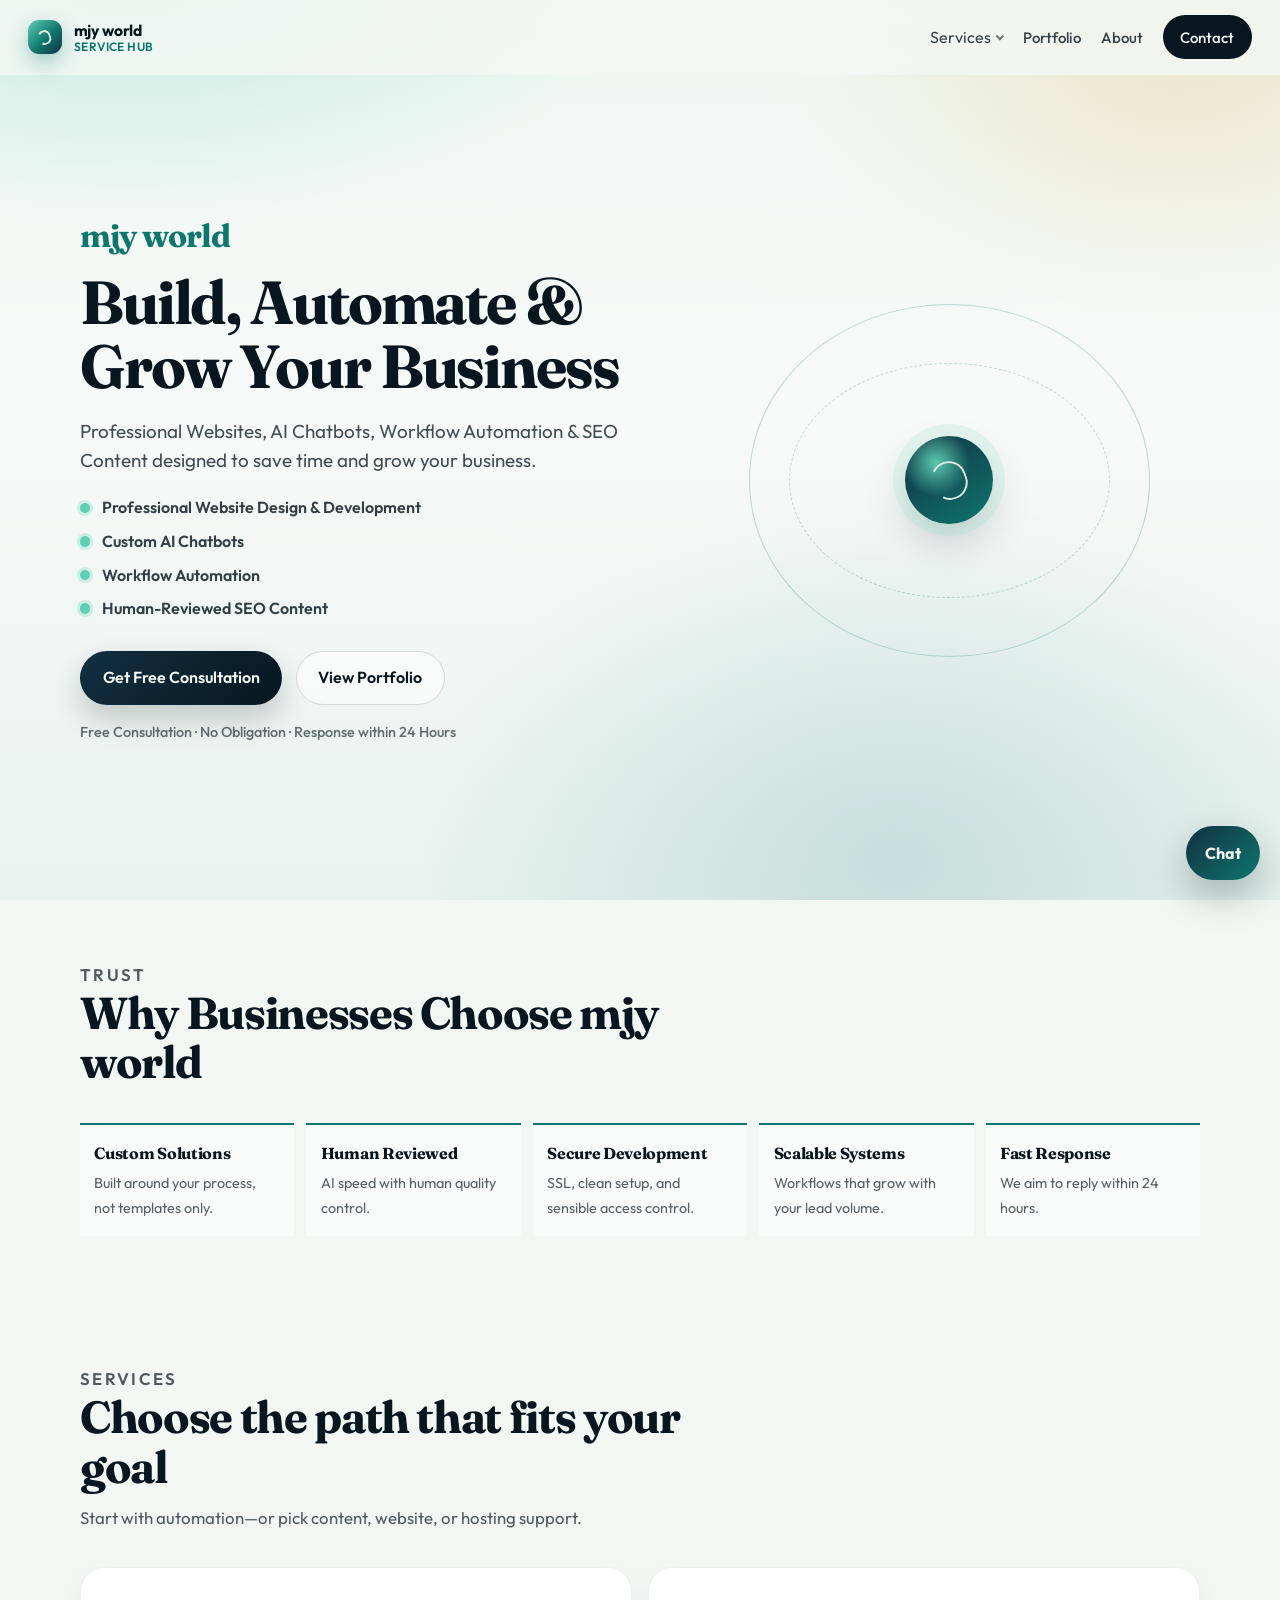
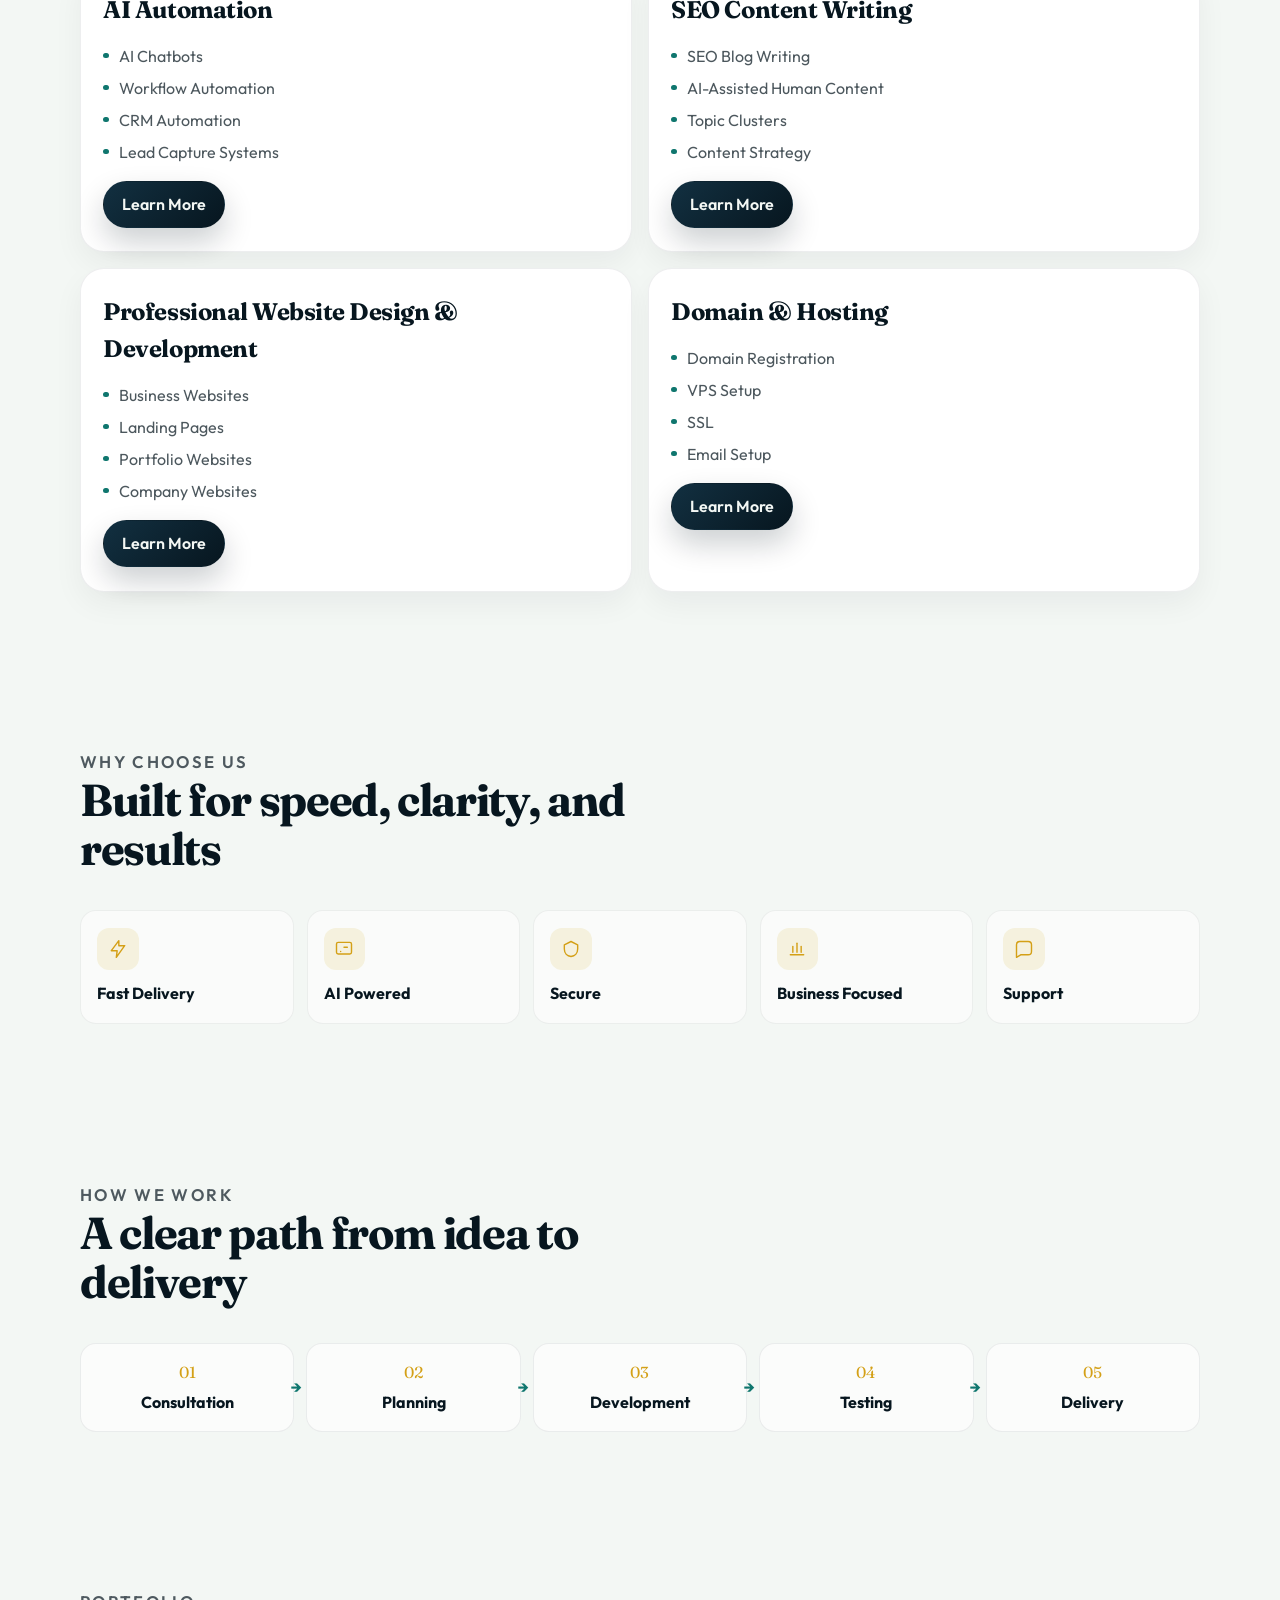
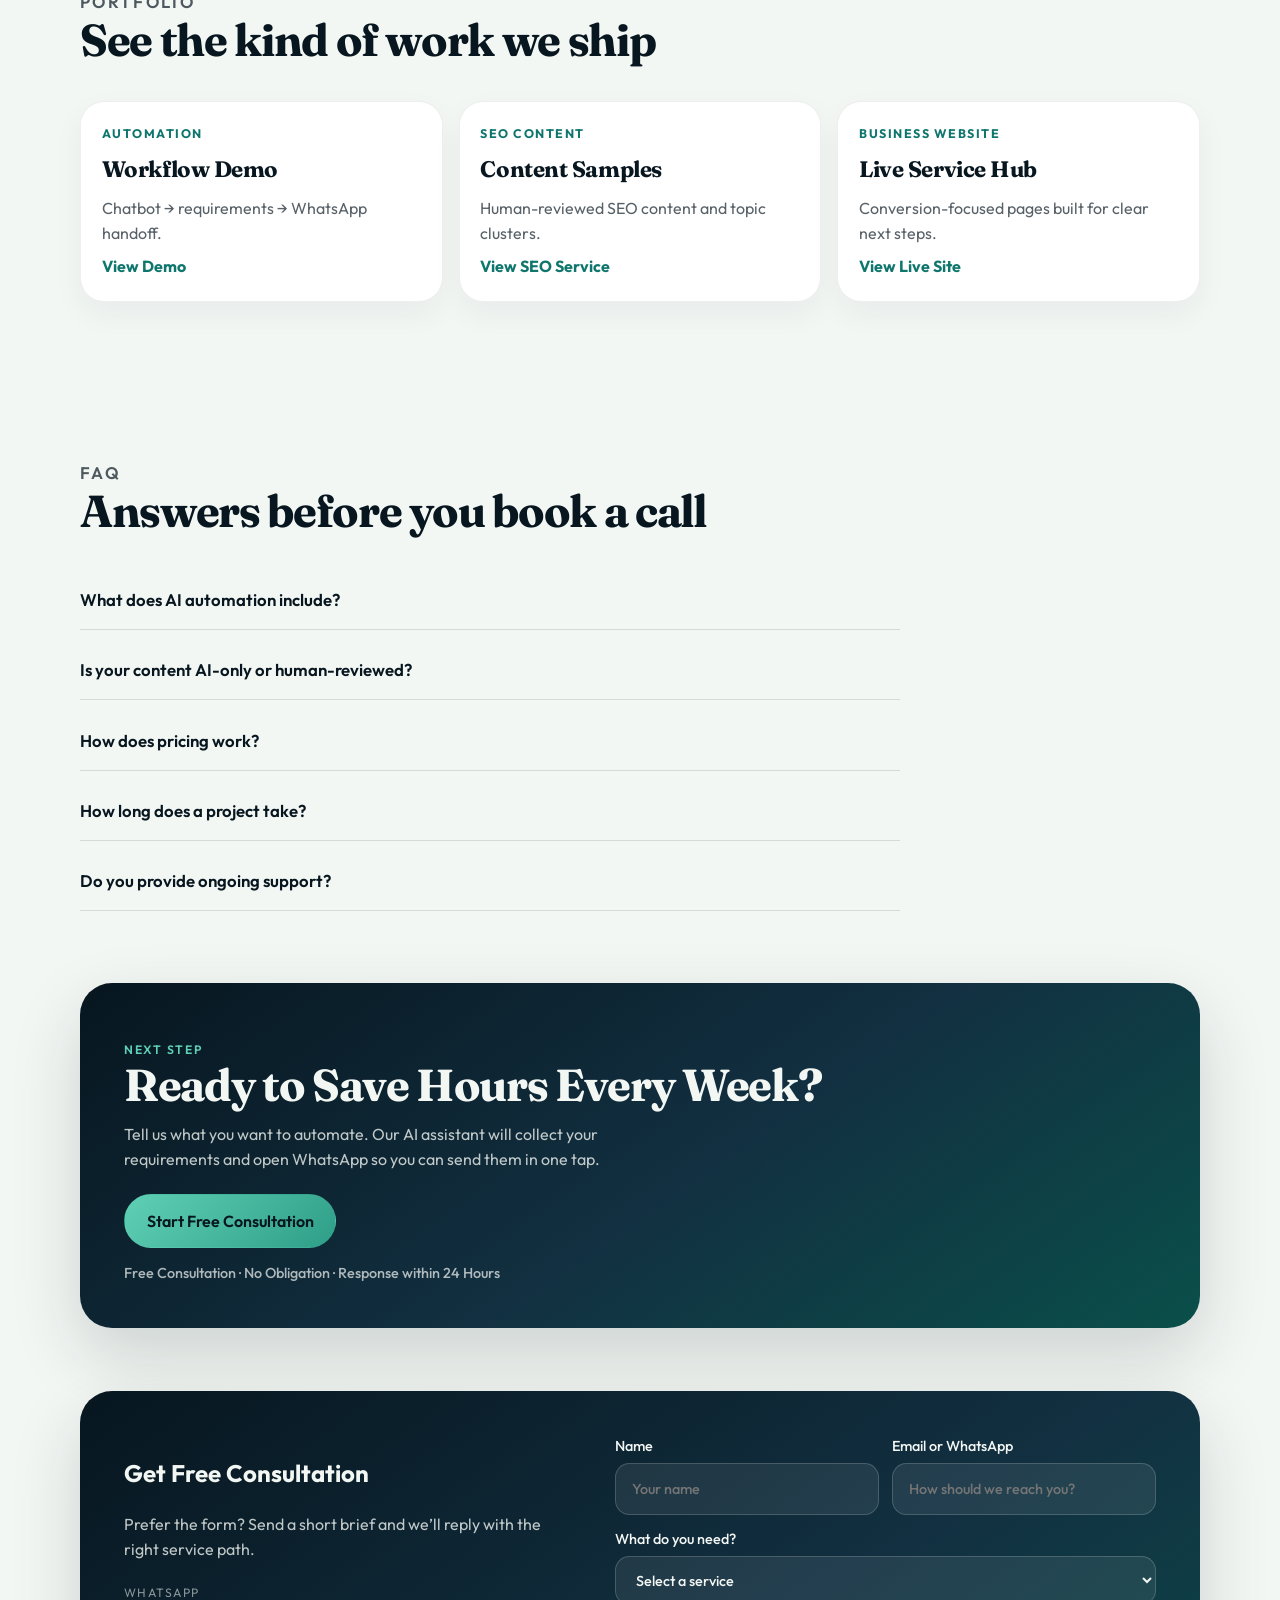
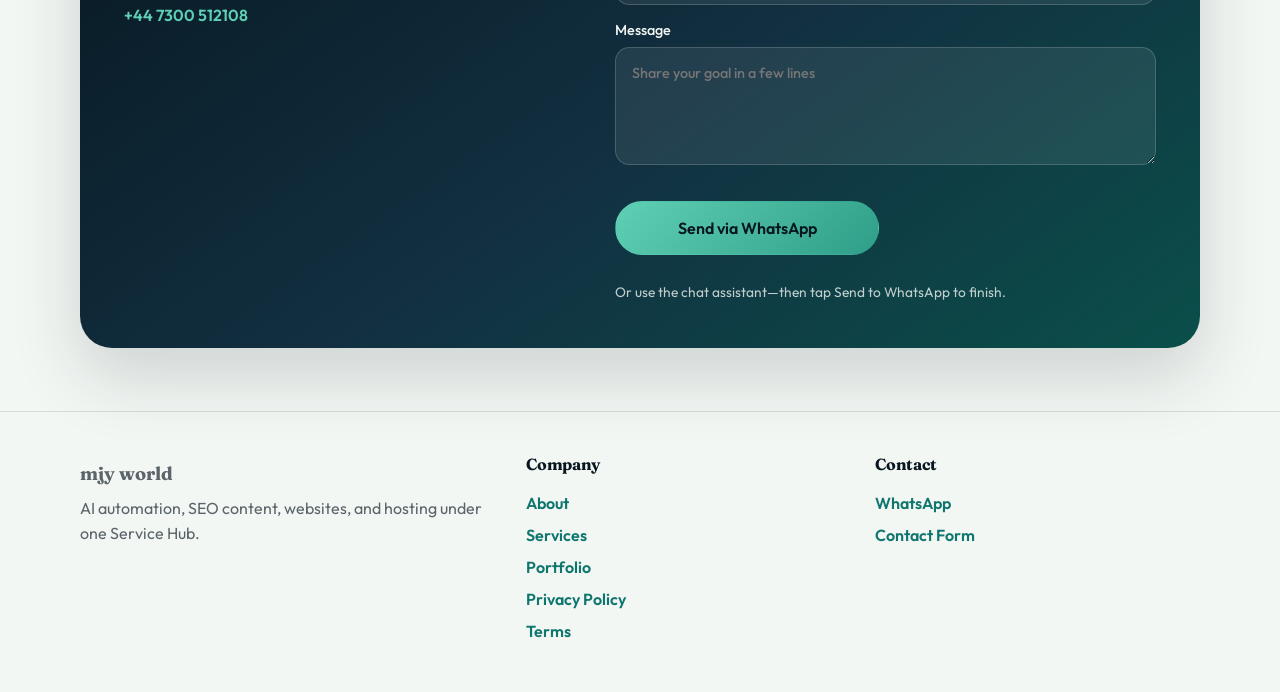
==== index.html @ e4529027 "Add mjy world service hub landing page. Co-authored-by: Cursor <cursoragent@cursor.com>" ====
<!DOCTYPE html>
<html lang="en">
  <head>
    <meta charset="UTF-8" />
    <meta name="viewport" content="width=device-width, initial-scale=1, viewport-fit=cover" />
    <title>mjy world | Service Hub</title>
    <meta
      name="description"
      content="Build, automate and grow your business with professional websites, AI chatbots, workflow automation, and SEO content. Free consultation."
    />
    <link rel="preconnect" href="https://fonts.googleapis.com" />
    <link rel="preconnect" href="https://fonts.gstatic.com" crossorigin />
    <link
      href="https://fonts.googleapis.com/css2?family=Fraunces:opsz,wght@9..144,500;9..144,700&family=Outfit:wght@400;500;600;700&display=swap"
      rel="stylesheet"
    />
    <link rel="stylesheet" href="hub.css?v=1" />
  </head>
  <body>
    <div class="bg-mesh" aria-hidden="true"></div>

    <header class="site-header">
      <a class="brand" href="index.html">
        <span class="brand-mark" aria-hidden="true"></span>
        <span class="brand-text">
          <strong>mjy world</strong>
          <small>Service Hub</small>
        </span>
      </a>
      <nav class="nav" aria-label="Primary">
        <div class="nav-dropdown">
          <button type="button" class="nav-drop-btn" aria-expanded="false" aria-haspopup="true">
            Services
          </button>
          <div class="nav-drop-menu" role="menu">
            <a href="ai-automation.html" role="menuitem">AI Automation</a>
            <a href="seo-content.html" role="menuitem">SEO Content Writing</a>
            <a href="website-development.html" role="menuitem">Professional Website Design &amp; Development</a>
            <a href="domain-hosting.html" role="menuitem">Domain &amp; Hosting</a>
          </div>
        </div>
        <a href="#portfolio">Portfolio</a>
        <a href="#about">About</a>
        <a href="#contact" class="nav-cta">Contact</a>
      </nav>
      <button class="menu-toggle" type="button" aria-label="Open menu" aria-expanded="false">
        <span></span><span></span>
      </button>
    </header>

    <main>
      <div class="wrap">
        <section class="hero hero-simple" id="top">
          <div class="hero-copy">
            <p class="brand-lockup">mjy world</p>
            <h1>Build, Automate &amp; Grow Your Business</h1>
            <p class="hero-lede">
              Professional Websites, AI Chatbots, Workflow Automation &amp; SEO
              Content designed to save time and grow your business.
            </p>
            <ul class="trust-points">
              <li>Professional Website Design &amp; Development</li>
              <li>Custom AI Chatbots</li>
              <li>Workflow Automation</li>
              <li>Human-Reviewed SEO Content</li>
            </ul>
            <div class="hero-actions">
              <a class="btn btn-primary" href="#contact">Get Free Consultation</a>
              <a class="btn btn-ghost" href="#portfolio">View Portfolio</a>
            </div>
            <p class="cta-micro">
              Free Consultation · No Obligation · Response within 24 Hours
            </p>
          </div>
          <div class="hero-visual hero-orbits" aria-hidden="true">
            <div class="orbit orbit-a"></div>
            <div class="orbit orbit-b"></div>
            <div class="orbit-core"></div>
          </div>
        </section>

        <section class="trust-band reveal" id="trust">
          <div class="section-head">
            <p class="eyebrow">Trust</p>
            <h2>Why Businesses Choose mjy world</h2>
          </div>
          <ul class="trust-grid">
            <li><strong>Custom Solutions</strong><span>Built around your process, not templates only.</span></li>
            <li><strong>Human Reviewed</strong><span>AI speed with human quality control.</span></li>
            <li><strong>Secure Development</strong><span>SSL, clean setup, and sensible access control.</span></li>
            <li><strong>Scalable Systems</strong><span>Workflows that grow with your lead volume.</span></li>
            <li><strong>Fast Response</strong><span>We aim to reply within 24 hours.</span></li>
          </ul>
        </section>

        <section class="section" id="services">
          <div class="section-head reveal">
            <p class="eyebrow">Services</p>
            <h2>Choose the path that fits your goal</h2>
            <p>Start with automation—or pick content, website, or hosting support.</p>
          </div>
          <div class="hub-cards">
            <article class="hub-card reveal">
              <h3>AI Automation</h3>
              <ul>
                <li>AI Chatbots</li>
                <li>Workflow Automation</li>
                <li>CRM Automation</li>
                <li>Lead Capture Systems</li>
              </ul>
              <a class="btn btn-primary" href="ai-automation.html">Learn More</a>
            </article>
            <article class="hub-card reveal">
              <h3>SEO Content Writing</h3>
              <ul>
                <li>SEO Blog Writing</li>
                <li>AI-Assisted Human Content</li>
                <li>Topic Clusters</li>
                <li>Content Strategy</li>
              </ul>
              <a class="btn btn-primary" href="seo-content.html">Learn More</a>
            </article>
            <article class="hub-card reveal">
              <h3>Professional Website Design &amp; Development</h3>
              <ul>
                <li>Business Websites</li>
                <li>Landing Pages</li>
                <li>Portfolio Websites</li>
                <li>Company Websites</li>
              </ul>
              <a class="btn btn-primary" href="website-development.html">Learn More</a>
            </article>
            <article class="hub-card reveal">
              <h3>Domain &amp; Hosting</h3>
              <ul>
                <li>Domain Registration</li>
                <li>VPS Setup</li>
                <li>SSL</li>
                <li>Email Setup</li>
              </ul>
              <a class="btn btn-primary" href="domain-hosting.html">Learn More</a>
            </article>
          </div>
        </section>

        <section class="section" id="about">
          <div class="section-head reveal">
            <p class="eyebrow">Why choose us</p>
            <h2>Built for speed, clarity, and results</h2>
          </div>
          <ul class="why-icons reveal">
            <li>
              <span class="why-icon" aria-hidden="true">
                <svg viewBox="0 0 24 24"><path d="M13 2 4 14h7l-1 8 10-14h-7l0-6z"/></svg>
              </span>
              <strong>Fast Delivery</strong>
            </li>
            <li>
              <span class="why-icon" aria-hidden="true">
                <svg viewBox="0 0 24 24"><rect x="3" y="4" width="18" height="14" rx="2"/><path d="M8 15h.01M12 10h4"/></svg>
              </span>
              <strong>AI Powered</strong>
            </li>
            <li>
              <span class="why-icon" aria-hidden="true">
                <svg viewBox="0 0 24 24"><path d="M12 3 4 7v5c0 5 3.5 8.5 8 9 4.5-.5 8-4 8-9V7l-8-4z"/></svg>
              </span>
              <strong>Secure</strong>
            </li>
            <li>
              <span class="why-icon" aria-hidden="true">
                <svg viewBox="0 0 24 24"><path d="M4 19h16"/><path d="M7 16V9"/><path d="M12 16V5"/><path d="M17 16v-7"/></svg>
              </span>
              <strong>Business Focused</strong>
            </li>
            <li>
              <span class="why-icon" aria-hidden="true">
                <svg viewBox="0 0 24 24"><path d="M21 15a4 4 0 0 1-4 4H8l-5 3V7a4 4 0 0 1 4-4h10a4 4 0 0 1 4 4z"/></svg>
              </span>
              <strong>Support</strong>
            </li>
          </ul>
        </section>

        <section class="section">
          <div class="section-head reveal">
            <p class="eyebrow">How we work</p>
            <h2>A clear path from idea to delivery</h2>
          </div>
          <ol class="timeline reveal">
            <li><strong>Consultation</strong></li>
            <li><strong>Planning</strong></li>
            <li><strong>Development</strong></li>
            <li><strong>Testing</strong></li>
            <li><strong>Delivery</strong></li>
          </ol>
        </section>

        <section class="section" id="portfolio">
          <div class="section-head reveal">
            <p class="eyebrow">Portfolio</p>
            <h2>See the kind of work we ship</h2>
          </div>
          <div class="portfolio-cards">
            <article class="portfolio-card reveal">
              <span>Automation</span>
              <h3>Workflow Demo</h3>
              <p>Chatbot → requirements → WhatsApp handoff.</p>
              <a href="#chatbot-open" class="text-link js-open-chat">View Demo</a>
            </article>
            <article class="portfolio-card reveal">
              <span>SEO Content</span>
              <h3>Content Samples</h3>
              <p>Human-reviewed SEO content and topic clusters.</p>
              <a href="seo-content.html" class="text-link">View SEO Service</a>
            </article>
            <article class="portfolio-card reveal">
              <span>Business Website</span>
              <h3>Live Service Hub</h3>
              <p>Conversion-focused pages built for clear next steps.</p>
              <a href="website-development.html" class="text-link">View Live Site</a>
            </article>
          </div>
        </section>

        <section class="section" id="faq">
          <div class="section-head reveal">
            <p class="eyebrow">FAQ</p>
            <h2>Answers before you book a call</h2>
          </div>
          <div class="faq-list reveal">
            <details class="faq-item">
              <summary>What does AI automation include?</summary>
              <p>
                Chatbots, lead capture, CRM updates, and workflow automation that
                reduce repetitive tasks and speed up follow-up.
              </p>
            </details>
            <details class="faq-item">
              <summary>Is your content AI-only or human-reviewed?</summary>
              <p>
                We use AI-assisted production with human editing for clarity,
                brand voice, and SEO quality.
              </p>
            </details>
            <details class="faq-item">
              <summary>How does pricing work?</summary>
              <p>
                Pricing depends on scope. Start with a free consultation for a
                clear quote—no obligation.
              </p>
            </details>
            <details class="faq-item">
              <summary>How long does a project take?</summary>
              <p>
                Landing pages move quickly; full sites and automation systems
                follow consultation → planning → build → test → delivery.
              </p>
            </details>
            <details class="faq-item">
              <summary>Do you provide ongoing support?</summary>
              <p>
                Yes. After delivery we can support updates, content, hosting, and
                improvements.
              </p>
            </details>
          </div>
        </section>

        <section class="final-cta reveal">
          <p class="eyebrow" style="color: var(--mint)">Next step</p>
          <h2>Ready to Save Hours Every Week?</h2>
          <p>
            Tell us what you want to automate. Our AI assistant will collect your
            requirements and open WhatsApp so you can send them in one tap.
          </p>
          <a class="btn btn-primary js-open-chat" href="#contact">Start Free Consultation</a>
          <p class="cta-micro light">
            Free Consultation · No Obligation · Response within 24 Hours
          </p>
        </section>

        <section class="cta-band reveal" id="contact">
          <div>
            <h2>Get Free Consultation</h2>
            <p>
              Prefer the form? Send a short brief and we’ll reply with the right
              service path.
            </p>
            <ul class="contact-channels">
              <li>
                <span>WhatsApp</span>
                <a
                  href="https://wa.me/447300512108"
                  target="_blank"
                  rel="noopener noreferrer"
                  >+44 7300 512108</a
                >
              </li>
            </ul>
          </div>
          <form class="contact-form" action="#" method="post">
            <label>
              <span>Name</span>
              <input type="text" name="name" placeholder="Your name" required />
            </label>
            <label>
              <span>Email or WhatsApp</span>
              <input type="text" name="contact" placeholder="How should we reach you?" required />
            </label>
            <label class="full">
              <span>What do you need?</span>
              <select name="interest" required>
                <option value="">Select a service</option>
                <option>AI Automation</option>
                <option>SEO Content Writing</option>
                <option>Professional Website Design &amp; Development</option>
                <option>Domain &amp; Hosting</option>
                <option>Not sure — recommend for me</option>
              </select>
            </label>
            <label class="full">
              <span>Message</span>
              <textarea name="message" rows="4" placeholder="Share your goal in a few lines"></textarea>
            </label>
            <div class="form-actions full">
              <button class="btn btn-primary" type="submit" name="channel" value="whatsapp">
                Send via WhatsApp
              </button>
            </div>
            <p class="form-note">
              Or use the chat assistant—then tap Send to WhatsApp to finish.
            </p>
          </form>
        </section>
      </div>
    </main>

    <footer class="site-footer rich-footer">
      <div class="wrap footer-grid">
        <div>
          <p class="footer-brand">mjy world</p>
          <p>AI automation, SEO content, websites, and hosting under one Service Hub.</p>
        </div>
        <div>
          <h4>Company</h4>
          <div class="footer-links">
            <a href="#about">About</a>
            <a href="#services">Services</a>
            <a href="#portfolio">Portfolio</a>
            <a href="privacy.html">Privacy Policy</a>
            <a href="terms.html">Terms</a>
          </div>
        </div>
        <div>
          <h4>Contact</h4>
          <div class="footer-links">
            <a href="https://wa.me/447300512108" target="_blank" rel="noopener noreferrer">WhatsApp</a>
            <a href="#contact">Contact Form</a>
          </div>
        </div>
      </div>
    </footer>

    <button class="chat-launch" type="button" aria-label="Open chat assistant" id="chat-launch">
      <span>Chat</span>
    </button>

    <div class="chatbot" id="chatbot" hidden>
      <div class="chatbot-head">
        <div>
          <strong>mjy world Assistant</strong>
          <small>Usually replies instantly</small>
        </div>
        <button type="button" class="chat-close" id="chat-close" aria-label="Close chat">×</button>
      </div>
      <div class="chatbot-body" id="chat-body"></div>
      <form class="chatbot-form" id="chat-form" hidden>
        <input type="text" id="chat-input" placeholder="Type your answer..." autocomplete="off" />
        <button class="btn btn-primary" type="submit">Send</button>
      </form>
    </div>

    <script src="script.js?v=1"></script>
    <script src="chatbot.js"></script>
  </body>
</html>
---- hub.css ----
:root {
  --ink: #07161f;
  --ink-soft: #123041;
  --foam: #f3f7f4;
  --mist: #d7ebe3;
  --teal: #0f766e;
  --mint: #5fd0b5;
  --gold: #d4a017;
  --line: rgba(7, 22, 31, 0.12);
  --shadow: 0 28px 70px rgba(7, 22, 31, 0.16);
  --radius: 24px;
  --font-display: "Fraunces", Georgia, "Times New Roman", serif;
  --font-body: "Outfit", "Segoe UI", Tahoma, sans-serif;
  --page-pad: clamp(1.15rem, 4vw, 1.75rem);
  --wrap: min(1120px, calc(100% - (var(--page-pad) * 2)));
  --safe-bottom: env(safe-area-inset-bottom, 0px);
  --safe-right: env(safe-area-inset-right, 0px);
  --safe-left: env(safe-area-inset-left, 0px);
  --safe-top: env(safe-area-inset-top, 0px);
}

*,
*::before,
*::after {
  box-sizing: border-box;
}

html {
  scroll-behavior: smooth;
  -webkit-text-size-adjust: 100%;
  text-size-adjust: 100%;
}

body {
  margin: 0;
  font-family: var(--font-body);
  color: var(--ink);
  background: var(--foam);
  line-height: 1.55;
  overflow-x: hidden;
  max-width: 100%;
  -webkit-font-smoothing: antialiased;
  -moz-osx-font-smoothing: grayscale;
}

a {
  color: inherit;
  text-decoration: none;
}

img,
svg {
  display: block;
  max-width: 100%;
}

.bg-mesh {
  position: fixed;
  inset: 0;
  z-index: -1;
  background:
    radial-gradient(900px 500px at 10% -8%, rgba(95, 208, 181, 0.34), transparent 60%),
    radial-gradient(700px 480px at 92% 6%, rgba(212, 160, 23, 0.18), transparent 55%),
    radial-gradient(800px 600px at 70% 95%, rgba(15, 118, 110, 0.16), transparent 60%),
    linear-gradient(180deg, #eef6f2 0%, #f7faf8 45%, #e8f2ee 100%);
}

.site-header {
  position: -webkit-sticky;
  position: sticky;
  top: 0;
  z-index: 40;
  display: flex;
  align-items: center;
  justify-content: space-between;
  gap: 1rem;
  padding: max(0.95rem, var(--safe-top)) max(var(--page-pad), var(--safe-right)) 0.95rem
    max(var(--page-pad), var(--safe-left));
  -webkit-backdrop-filter: saturate(1.2) blur(14px);
  backdrop-filter: saturate(1.2) blur(14px);
  background: rgba(243, 247, 244, 0.86);
  border-bottom: 1px solid transparent;
  transition: border-color 0.3s ease, background 0.3s ease;
}

.site-header.scrolled {
  border-bottom-color: var(--line);
  background: rgba(243, 247, 244, 0.92);
}

.brand {
  display: flex;
  align-items: center;
  gap: 0.75rem;
  min-width: 0;
}

.brand-mark {
  width: 2.1rem;
  height: 2.1rem;
  border-radius: 0.7rem;
  flex-shrink: 0;
  background: linear-gradient(135deg, var(--mint), var(--teal) 55%, var(--ink-soft));
  box-shadow: 0 8px 20px rgba(15, 118, 110, 0.35);
  position: relative;
}

.brand-mark::after {
  content: "";
  position: absolute;
  inset: 28% 30% 28% 30%;
  border: 2px solid rgba(243, 247, 244, 0.9);
  border-radius: 999px;
  border-left-color: transparent;
  transform: rotate(-20deg);
}

.brand-text {
  display: grid;
  gap: 0.1rem;
  line-height: 1.15;
}

.brand-text strong {
  font-size: 0.98rem;
  letter-spacing: -0.01em;
}

.brand-text small {
  font-size: 0.75rem;
  color: var(--teal);
  font-weight: 600;
  letter-spacing: 0.04em;
  text-transform: uppercase;
}

.nav {
  display: flex;
  align-items: center;
  gap: 1.25rem;
}

.nav a,
.nav-drop-btn {
  font-size: 0.94rem;
  font-weight: 500;
  opacity: 0.8;
  transition: opacity 0.2s ease;
  color: inherit;
}

.nav a:hover,
.nav a[aria-current="page"],
.nav-drop-btn:hover,
.nav-dropdown.open .nav-drop-btn {
  opacity: 1;
}

.nav-dropdown {
  position: relative;
}

.nav-drop-btn {
  border: 0;
  background: transparent;
  font: inherit;
  cursor: pointer;
  padding: 0;
  display: inline-flex;
  align-items: center;
  gap: 0.35rem;
}

.nav-drop-btn::after {
  content: "";
  width: 0.4rem;
  height: 0.4rem;
  border-right: 2px solid currentColor;
  border-bottom: 2px solid currentColor;
  transform: rotate(45deg) translateY(-1px);
  opacity: 0.7;
}

.nav-drop-menu {
  position: absolute;
  top: calc(100% + 0.7rem);
  left: 0;
  min-width: 15.5rem;
  display: none;
  flex-direction: column;
  gap: 0.15rem;
  padding: 0.55rem;
  border-radius: 1rem;
  background: rgba(255, 255, 255, 0.97);
  border: 1px solid var(--line);
  box-shadow: var(--shadow);
  z-index: 50;
}

.nav-dropdown.open .nav-drop-menu {
  display: flex;
}

.nav-drop-menu a {
  opacity: 1;
  padding: 0.7rem 0.85rem;
  border-radius: 0.7rem;
  white-space: nowrap;
}

.nav-drop-menu a:hover {
  background: rgba(15, 118, 110, 0.1);
  color: var(--teal);
}

.hero-simple {
  grid-template-columns: 1.05fr 0.95fr;
  min-height: min(82vh, 780px);
  min-height: min(82dvh, 780px);
  max-width: none;
  align-items: center;
}

.hero-orbits {
  position: relative;
  min-height: 380px;
  width: 100%;
  max-width: 100%;
}

.hero-orbits .orbit-a {
  inset: 8% 10% 8% 10%;
}

.hero-orbits .orbit-b {
  inset: 22% 18% 22% 18%;
}

.orbit-core {
  position: absolute;
  top: 50%;
  left: 50%;
  width: 5.5rem;
  height: 5.5rem;
  border-radius: 50%;
  transform: translate(-50%, -50%);
  background:
    radial-gradient(circle at 35% 30%, rgba(95, 208, 181, 0.95), transparent 40%),
    linear-gradient(145deg, var(--ink-soft), var(--teal));
  box-shadow:
    0 0 0 12px rgba(95, 208, 181, 0.12),
    0 18px 40px rgba(7, 22, 31, 0.18);
  animation: float 6s ease-in-out infinite;
}

.orbit-core::after {
  content: "";
  position: absolute;
  inset: 28% 30% 28% 30%;
  border: 2px solid rgba(243, 247, 244, 0.9);
  border-radius: 999px;
  border-left-color: transparent;
  transform: rotate(-20deg);
}

.nav-cta {
  padding: 0.65rem 1.1rem;
  border-radius: 999px;
  background: var(--ink);
  color: var(--foam) !important;
  opacity: 1 !important;
}

.menu-toggle {
  display: none;
  width: 2.5rem;
  height: 2.5rem;
  border: 0;
  background: transparent;
  padding: 0;
  cursor: pointer;
}

.menu-toggle span {
  display: block;
  width: 1.35rem;
  height: 2px;
  margin: 0.28rem auto;
  background: var(--ink);
  transition: transform 0.25s ease;
}

.wrap {
  width: var(--wrap);
  max-width: 100%;
  margin-inline: auto;
  padding-inline: 0;
}

.hero {
  min-height: min(92vh, 860px);
  min-height: min(92dvh, 860px);
  display: grid;
  grid-template-columns: 1.05fr 0.95fr;
  gap: clamp(2rem, 5vw, 4rem);
  align-items: center;
  padding: clamp(2rem, 6vh, 4rem) 0 clamp(3rem, 8vh, 5rem);
}

.hero > *,
.hub-card,
.contact-grid > *,
.footer-grid > * {
  min-width: 0;
}

.brand-lockup {
  margin: 0 0 1rem;
  font-family: var(--font-display);
  font-size: clamp(1.4rem, 3vw, 2rem);
  font-weight: 700;
  letter-spacing: -0.03em;
  color: var(--teal);
  line-height: 1.15;
}

.hero h1,
.page-hero h1 {
  margin: 0;
  font-family: var(--font-display);
  font-size: clamp(2.3rem, 5.2vw, 3.8rem);
  line-height: 1.05;
  letter-spacing: -0.035em;
}

.hero-lede,
.page-hero p {
  margin: 1.15rem 0 0;
  font-size: clamp(1.05rem, 1.7vw, 1.18rem);
  max-width: 36rem;
  color: rgba(7, 22, 31, 0.76);
}

.hero-actions,
.page-actions {
  display: flex;
  flex-wrap: wrap;
  gap: 0.85rem;
  margin-top: 1.85rem;
}

.btn {
  display: inline-flex;
  align-items: center;
  justify-content: center;
  min-height: 3rem;
  padding: 0.85rem 1.35rem;
  border-radius: 999px;
  border: 1px solid transparent;
  font: inherit;
  font-weight: 600;
  cursor: pointer;
  transition: transform 0.2s ease, background 0.2s ease, border-color 0.2s ease;
}

.btn:hover {
  transform: translateY(-2px);
}

.btn-primary {
  background: linear-gradient(135deg, var(--ink-soft), var(--ink));
  color: var(--foam);
  box-shadow: 0 14px 30px rgba(7, 22, 31, 0.2);
}

.btn-ghost {
  background: rgba(255, 255, 255, 0.5);
  border-color: rgba(7, 22, 31, 0.14);
}

.hero-visual {
  position: relative;
  min-height: 420px;
  animation: rise 1s 0.1s ease both;
}

.hero-copy {
  animation: rise 0.85s ease both;
}

.orbit {
  position: absolute;
  border-radius: 50%;
  border: 1px solid rgba(15, 118, 110, 0.25);
  animation: spin 30s linear infinite;
  pointer-events: none;
}

.orbit-a {
  inset: 2% 6% 16% 2%;
}

.orbit-b {
  inset: 16% -2% -2% 16%;
  border-style: dashed;
  animation-direction: reverse;
  animation-duration: 42s;
}

.dash-panel {
  position: absolute;
  inset: 8% 4% 8% 8%;
  padding: 1.35rem;
  border-radius: calc(var(--radius) + 6px);
  background: linear-gradient(160deg, rgba(255, 255, 255, 0.86), rgba(215, 235, 227, 0.75));
  border: 1px solid rgba(255, 255, 255, 0.7);
  box-shadow: var(--shadow);
  overflow: hidden;
}

.dash-panel::before {
  content: "";
  position: absolute;
  width: 180px;
  height: 180px;
  right: -40px;
  top: -50px;
  border-radius: 50%;
  background: radial-gradient(circle, rgba(95, 208, 181, 0.5), transparent 70%);
  animation: float 6s ease-in-out infinite;
}

.dash-top {
  display: flex;
  gap: 0.55rem;
  margin-bottom: 1.2rem;
}

.dash-top span {
  width: 0.55rem;
  height: 0.55rem;
  border-radius: 50%;
  background: rgba(7, 22, 31, 0.15);
}

.dash-top span:first-child {
  background: var(--mint);
}

.dash-grid {
  display: grid;
  grid-template-columns: 1.1fr 0.9fr;
  gap: 0.85rem;
}

.dash-tile {
  padding: 1rem;
  border-radius: 1rem;
  background: rgba(255, 255, 255, 0.72);
  border: 1px solid rgba(7, 22, 31, 0.06);
}

.dash-tile strong {
  display: block;
  font-family: var(--font-display);
  font-size: 1.15rem;
  letter-spacing: -0.02em;
  margin-bottom: 0.25rem;
}

.dash-tile span {
  font-size: 0.88rem;
  color: rgba(7, 22, 31, 0.65);
}

.dash-tile.wide {
  grid-column: 1 / -1;
}

.dash-tile.dark {
  background: linear-gradient(145deg, var(--ink-soft), var(--teal));
  color: var(--foam);
  border-color: transparent;
}

.dash-tile.dark span {
  color: rgba(243, 247, 244, 0.75);
}

.flow {
  display: flex;
  gap: 0.4rem;
  margin-top: 0.8rem;
  flex-wrap: wrap;
}

.flow i {
  font-style: normal;
  font-size: 0.78rem;
  padding: 0.35rem 0.55rem;
  border-radius: 999px;
  background: rgba(15, 118, 110, 0.12);
  color: var(--teal);
  font-weight: 600;
}

.section {
  padding: clamp(3rem, 8vh, 5.5rem) 0;
}

.section-head {
  max-width: 40rem;
  margin-bottom: clamp(1.75rem, 4vh, 2.75rem);
}

.eyebrow {
  margin: 0 0 0.55rem;
  text-transform: uppercase;
  letter-spacing: 0.14em;
  font-size: 0.76rem;
  font-weight: 600;
  color: var(--teal);
}

.section-head h2,
.page-block h2,
.final-cta h2 {
  margin: 0;
  font-family: var(--font-display);
  font-size: clamp(1.9rem, 3.8vw, 2.8rem);
  letter-spacing: -0.03em;
  line-height: 1.1;
}

.section-head p,
.page-block > p.lead {
  margin: 0.85rem 0 0;
  color: rgba(7, 22, 31, 0.7);
  font-size: 1.05rem;
}

.service-grid {
  display: grid;
  grid-template-columns: repeat(2, minmax(0, 1fr));
  gap: 1.1rem;
}

.service-link {
  display: grid;
  gap: 1rem;
  padding: 1.4rem 1.45rem 1.3rem;
  border-radius: var(--radius);
  background: rgba(255, 255, 255, 0.55);
  border: 1px solid rgba(7, 22, 31, 0.08);
  transition: transform 0.25s ease, border-color 0.25s ease, background 0.25s ease;
}

.service-link:hover {
  transform: translateY(-4px);
  border-color: rgba(15, 118, 110, 0.28);
  background: rgba(255, 255, 255, 0.92);
}

.service-link h3 {
  margin: 0;
  font-family: var(--font-display);
  font-size: 1.55rem;
  letter-spacing: -0.02em;
}

.service-link ul {
  margin: 0;
  padding: 0;
  list-style: none;
  display: grid;
  gap: 0.45rem;
}

.service-link li {
  position: relative;
  padding-left: 1rem;
  color: rgba(7, 22, 31, 0.72);
  font-size: 0.96rem;
}

.service-link li::before {
  content: "";
  position: absolute;
  left: 0;
  top: 0.55rem;
  width: 0.35rem;
  height: 0.35rem;
  border-radius: 50%;
  background: var(--teal);
}

.service-link .link-out {
  margin-top: 0.25rem;
  font-weight: 700;
  color: var(--teal);
}

.why-list,
.proof-list {
  display: grid;
  grid-template-columns: repeat(5, minmax(0, 1fr));
  gap: 0.85rem;
}

.why-list li,
.proof-list li {
  list-style: none;
  margin: 0;
  padding: 1.1rem 1rem;
  border-top: 2px solid var(--teal);
  background: rgba(255, 255, 255, 0.4);
}

.why-list,
.proof-list {
  margin: 0;
  padding: 0;
}

.why-list strong,
.proof-list strong {
  display: block;
  font-family: var(--font-display);
  font-size: 1.15rem;
  letter-spacing: -0.02em;
  margin-bottom: 0.35rem;
}

.why-list span,
.proof-list span {
  font-size: 0.92rem;
  color: rgba(7, 22, 31, 0.68);
}

.process {
  display: grid;
  grid-template-columns: repeat(6, minmax(0, 1fr));
  gap: 0.75rem;
  counter-reset: step;
}

.process li {
  list-style: none;
  margin: 0;
  padding: 1rem 0.85rem;
  border-radius: 1rem;
  background: rgba(255, 255, 255, 0.5);
  border: 1px solid rgba(7, 22, 31, 0.07);
  counter-increment: step;
}

.process {
  margin: 0;
  padding: 0;
}

.process li::before {
  content: counter(step, decimal-leading-zero);
  display: block;
  font-family: var(--font-display);
  color: var(--gold);
  font-size: 1.2rem;
  margin-bottom: 0.4rem;
}

.process strong {
  display: block;
  font-size: 0.98rem;
  letter-spacing: -0.01em;
}

.portfolio-grid {
  display: grid;
  grid-template-columns: repeat(3, minmax(0, 1fr));
  gap: 1rem;
}

.portfolio-item {
  display: grid;
  gap: 0.65rem;
  padding: 1.35rem 1.3rem;
  border-radius: var(--radius);
  background: linear-gradient(160deg, rgba(18, 48, 65, 0.96), rgba(15, 118, 110, 0.88));
  color: var(--foam);
  min-height: 180px;
  align-content: end;
  transition: transform 0.25s ease;
}

.portfolio-item:hover {
  transform: translateY(-4px);
}

.portfolio-item span {
  font-size: 0.8rem;
  letter-spacing: 0.12em;
  text-transform: uppercase;
  color: rgba(243, 247, 244, 0.65);
}

.portfolio-item strong {
  font-family: var(--font-display);
  font-size: 1.45rem;
  letter-spacing: -0.02em;
}

.portfolio-item em {
  font-style: normal;
  font-weight: 600;
  color: var(--mint);
}

.faq-list {
  display: grid;
  gap: 0.7rem;
  max-width: 820px;
}

.faq-item {
  border-bottom: 1px solid var(--line);
}

.faq-item summary {
  cursor: pointer;
  list-style: none;
  padding: 1rem 0;
  font-weight: 600;
  font-size: 1.05rem;
}

.faq-item summary::-webkit-details-marker {
  display: none;
}

.faq-item p {
  margin: 0 0 1rem;
  color: rgba(7, 22, 31, 0.72);
}

.final-cta,
.cta-band {
  margin: 0 0 clamp(3rem, 7vh, 5rem);
  padding: clamp(1.75rem, 4vw, 2.75rem);
  border-radius: calc(var(--radius) + 8px);
  background: linear-gradient(145deg, var(--ink) 0%, var(--ink-soft) 55%, #0a4f4a 100%);
  color: var(--foam);
  box-shadow: var(--shadow);
}

.final-cta p,
.cta-band p {
  margin: 0.85rem 0 0;
  color: rgba(243, 247, 244, 0.78);
  max-width: 34rem;
}

.final-cta .btn-primary,
.cta-band .btn-primary {
  background: linear-gradient(135deg, var(--mint), #2f9e88);
  color: var(--ink);
  box-shadow: none;
  margin-top: 1.4rem;
}

.cta-band {
  display: grid;
  grid-template-columns: 0.9fr 1.1fr;
  gap: clamp(1.5rem, 4vw, 3rem);
  align-items: start;
}

.contact-channels {
  list-style: none;
  margin: 1.4rem 0 0;
  padding: 0;
  display: grid;
  gap: 0.7rem;
}

.contact-channels span {
  display: block;
  font-size: 0.76rem;
  text-transform: uppercase;
  letter-spacing: 0.12em;
  color: rgba(243, 247, 244, 0.55);
}

.contact-channels a {
  color: var(--mint);
  font-weight: 600;
}

.contact-form {
  display: grid;
  grid-template-columns: 1fr 1fr;
  gap: 0.85rem;
}

.contact-form label {
  display: grid;
  gap: 0.35rem;
  font-size: 0.9rem;
  font-weight: 500;
}

.contact-form .full {
  grid-column: 1 / -1;
}

.contact-form input,
.contact-form select,
.contact-form textarea {
  width: 100%;
  border: 1px solid rgba(243, 247, 244, 0.18);
  background: rgba(255, 255, 255, 0.08);
  color: var(--foam);
  border-radius: 0.9rem;
  padding: 0.85rem 1rem;
  font: inherit;
  outline: none;
}

.contact-form select option {
  color: var(--ink);
}

.contact-form input:focus,
.contact-form select:focus,
.contact-form textarea:focus {
  border-color: var(--mint);
}

.form-actions {
  display: grid;
  grid-template-columns: 1fr 1fr;
  gap: 0.75rem;
}

.cta-band .btn-email {
  background: rgba(255, 255, 255, 0.08);
  color: var(--foam);
  border-color: rgba(243, 247, 244, 0.22);
}

.form-note {
  grid-column: 1 / -1;
  margin: 0;
  font-size: 0.86rem;
  color: rgba(243, 247, 244, 0.6);
}

.site-footer {
  padding: 2rem clamp(1.25rem, 4vw, 3rem) 3rem;
  border-top: 1px solid var(--line);
}

.footer-brand {
  margin: 0;
  font-family: var(--font-display);
  font-size: 1.15rem;
  font-weight: 700;
}

.site-footer p {
  margin: 0.5rem 0 0;
  max-width: 36rem;
  color: rgba(7, 22, 31, 0.65);
}

.footer-links {
  display: flex;
  flex-wrap: wrap;
  gap: 0.85rem 1.25rem;
  margin-top: 0.9rem;
}

.footer-links a {
  color: var(--teal);
  font-weight: 600;
}

.page-hero {
  padding: clamp(2.5rem, 7vh, 4.5rem) 0 clamp(2rem, 5vh, 3rem);
}

.page-hero .brand-lockup {
  font-size: clamp(1.25rem, 2.5vw, 1.7rem);
}

.feature-list {
  margin: 0;
  padding: 0;
  list-style: none;
  display: grid;
  gap: 1rem;
}

.feature-list li {
  padding: 1.1rem 0;
  border-bottom: 1px solid var(--line);
}

.feature-list h3 {
  margin: 0 0 0.35rem;
  font-size: 1.15rem;
  letter-spacing: -0.01em;
}

.feature-list p {
  margin: 0;
  color: rgba(7, 22, 31, 0.7);
}

.page-block + .page-block {
  margin-top: clamp(2rem, 5vh, 3.5rem);
}

.offer-section {
  margin: 0 0 clamp(2rem, 5vh, 3.5rem);
  padding: clamp(1.5rem, 4vw, 2.5rem);
  border-radius: calc(var(--radius) + 8px);
  background: rgba(255, 255, 255, 0.55);
  border: 1px solid rgba(7, 22, 31, 0.06);
}

.offer-section .section-head {
  margin-bottom: 1.5rem;
}

.offer-grid {
  display: grid;
  grid-template-columns: repeat(2, minmax(0, 1fr));
  gap: 1rem;
}

.offer-card {
  display: grid;
  grid-template-columns: auto 1fr;
  gap: 1rem 1.15rem;
  align-items: start;
  padding: 1.35rem 1.3rem;
  border-radius: 1.15rem;
  background: #fff;
  border: 1px solid rgba(7, 22, 31, 0.06);
  box-shadow: 0 10px 28px rgba(7, 22, 31, 0.04);
  transition: transform 0.22s ease, border-color 0.22s ease;
}

.offer-card:hover {
  transform: translateY(-3px);
  border-color: rgba(212, 160, 23, 0.35);
}

.offer-icon {
  width: 3rem;
  height: 3rem;
  border-radius: 0.85rem;
  display: grid;
  place-items: center;
  color: var(--gold);
  background: rgba(212, 160, 23, 0.1);
  flex-shrink: 0;
}

.offer-icon svg {
  width: 1.45rem;
  height: 1.45rem;
  stroke: currentColor;
  fill: none;
  stroke-width: 1.7;
  stroke-linecap: round;
  stroke-linejoin: round;
}

.offer-copy h3 {
  margin: 0 0 0.4rem;
  font-family: var(--font-display);
  font-size: clamp(1.2rem, 2vw, 1.45rem);
  letter-spacing: -0.02em;
  color: var(--ink-soft);
  line-height: 1.2;
}

.offer-copy p {
  margin: 0;
  color: rgba(7, 22, 31, 0.7);
  font-size: 0.96rem;
}

.offer-copy ul {
  margin: 0.65rem 0 0;
  padding: 0 0 0 1.1rem;
  color: rgba(7, 22, 31, 0.7);
  font-size: 0.94rem;
}

.offer-copy li + li {
  margin-top: 0.3rem;
}

.note-box {
  max-width: 52rem;
  margin-top: 1.5rem;
  padding: clamp(1.4rem, 3vw, 2rem);
  border-radius: var(--radius);
  background: linear-gradient(145deg, rgba(255, 248, 230, 0.95), rgba(255, 255, 255, 0.85));
  border: 1px solid rgba(212, 160, 23, 0.35);
}

.note-box p {
  margin: 0.85rem 0 0;
  color: rgba(7, 22, 31, 0.78);
}

.note-box p:first-of-type {
  margin-top: 0.75rem;
}

.note-warn {
  padding: 0.9rem 1rem;
  border-radius: 1rem;
  background: rgba(212, 160, 23, 0.12);
  color: #8a4b12 !important;
  font-weight: 500;
}

.reveal {
  opacity: 1;
  transform: none;
}

.reveal.visible {
  opacity: 1;
  transform: none;
}

@keyframes rise {
  from {
    opacity: 0;
    transform: translateY(22px);
  }
  to {
    opacity: 1;
    transform: none;
  }
}

@keyframes float {
  0%,
  100% {
    transform: translateY(0);
  }
  50% {
    transform: translateY(12px);
  }
}

@keyframes spin {
  to {
    transform: rotate(360deg);
  }
}

@media (max-width: 1000px) {
  .hero,
  .cta-band,
  .service-grid,
  .portfolio-grid,
  .offer-grid,
  .hero-simple {
    grid-template-columns: 1fr;
  }

  .why-list,
  .proof-list,
  .process,
  .trust-grid,
  .why-icons {
    grid-template-columns: repeat(2, minmax(0, 1fr));
  }

  .hub-cards,
  .portfolio-cards {
    grid-template-columns: repeat(2, minmax(0, 1fr));
  }

  .hero,
  .hero-simple {
    min-height: auto;
    padding-top: 1.5rem;
  }

  /* Keep copy first on tablet/mobile — decorative visual below */
  .hero-visual,
  .hero-orbits {
    order: 0;
    min-height: 260px;
    max-width: 420px;
    margin-inline: auto;
    width: 100%;
  }

  .dash-panel {
    inset: 0;
  }
}

@media (max-width: 760px) {
  .nav {
    position: fixed;
    top: calc(4.5rem + var(--safe-top));
    right: max(1rem, var(--safe-right));
    left: max(1rem, var(--safe-left));
    display: none;
    flex-direction: column;
    align-items: stretch;
    gap: 0.3rem;
    padding: 1rem;
    border-radius: 1.15rem;
    background: rgba(243, 247, 244, 0.97);
    border: 1px solid var(--line);
    box-shadow: var(--shadow);
    max-height: calc(100dvh - 6rem);
    overflow: auto;
    -webkit-overflow-scrolling: touch;
    z-index: 45;
  }

  .nav.open {
    display: flex;
  }

  .nav a,
  .nav-drop-btn {
    padding: 0.75rem 0.85rem;
    border-radius: 0.8rem;
    width: 100%;
    justify-content: flex-start;
  }

  .nav-dropdown {
    width: 100%;
  }

  .nav-drop-menu {
    position: static;
    display: none;
    box-shadow: none;
    border: 0;
    background: rgba(15, 118, 110, 0.06);
    margin-top: 0.35rem;
    min-width: 0;
  }

  .nav-dropdown.open .nav-drop-menu {
    display: flex;
  }

  .nav-cta {
    text-align: center;
  }

  .menu-toggle {
    display: inline-block;
    flex-shrink: 0;
  }

  .menu-toggle[aria-expanded="true"] span:first-child {
    transform: translateY(3.5px) rotate(45deg);
  }

  .menu-toggle[aria-expanded="true"] span:last-child {
    transform: translateY(-3.5px) rotate(-45deg);
  }

  .brand-text strong {
    font-size: 0.9rem;
  }

  .brand-text small {
    font-size: 0.68rem;
  }

  .why-list,
  .proof-list,
  .process,
  .contact-form,
  .form-actions,
  .offer-grid,
  .hub-cards,
  .portfolio-cards,
  .trust-grid,
  .why-icons,
  .timeline,
  .footer-grid,
  .hero-simple {
    grid-template-columns: 1fr;
  }

  .hero-actions,
  .page-actions {
    flex-direction: column;
    align-items: stretch;
  }

  .hero h1,
  .page-hero h1 {
    font-size: clamp(1.85rem, 8.5vw, 2.55rem);
    word-wrap: break-word;
    overflow-wrap: break-word;
  }

  .brand-lockup {
    font-size: clamp(1.15rem, 5.5vw, 1.55rem);
  }

  .hero-lede,
  .page-hero p {
    font-size: 1.02rem;
  }

  .hero-orbits,
  .hero-visual {
    min-height: 200px;
    max-width: 280px;
    order: 0;
  }

  .orbit-core {
    width: 4.25rem;
    height: 4.25rem;
  }

  .btn {
    width: 100%;
  }

  .timeline {
    gap: 0;
  }

  .timeline li:not(:last-child)::after {
    display: none;
  }

  .chatbot {
    right: max(0.75rem, var(--safe-right));
    left: max(0.75rem, var(--safe-left));
    bottom: calc(5rem + var(--safe-bottom));
    width: auto;
    max-height: min(68dvh, 520px);
  }

  .chat-launch {
    right: max(1rem, var(--safe-right));
    bottom: max(1rem, var(--safe-bottom));
  }
}

@media (max-width: 480px) {
  .trust-points li {
    font-size: 0.95rem;
  }

  .hero-orbits {
    min-height: 160px;
  }

  .section-head h2,
  .trust-band h2 {
    font-size: clamp(1.45rem, 7vw, 1.9rem);
  }
}

@media (prefers-reduced-motion: reduce) {
  *,
  *::before,
  *::after {
    animation-duration: 0.01ms !important;
    animation-iteration-count: 1 !important;
    transition-duration: 0.01ms !important;
    scroll-behavior: auto !important;
  }
}

.trust-points {
  list-style: none;
  margin: 1.25rem 0 0;
  padding: 0;
  display: grid;
  gap: 0.55rem;
}

.trust-points li {
  position: relative;
  padding-left: 1.4rem;
  font-weight: 600;
  color: rgba(7, 22, 31, 0.82);
}

.trust-points li::before {
  content: "";
  position: absolute;
  left: 0;
  top: 0.45rem;
  width: 0.65rem;
  height: 0.65rem;
  border-radius: 50%;
  background: var(--mint);
  box-shadow: 0 0 0 3px rgba(95, 208, 181, 0.25);
}

.cta-micro {
  margin: 1rem 0 0;
  font-size: 0.9rem;
  color: rgba(7, 22, 31, 0.62);
  font-weight: 500;
}

.cta-micro.light {
  color: rgba(243, 247, 244, 0.7);
}

.workflow-panel {
  position: absolute;
  inset: 6% 4% 6% 8%;
  padding: 1.35rem 1.25rem;
  border-radius: calc(var(--radius) + 6px);
  background: linear-gradient(160deg, rgba(255, 255, 255, 0.9), rgba(215, 235, 227, 0.8));
  border: 1px solid rgba(255, 255, 255, 0.75);
  box-shadow: var(--shadow);
  overflow: auto;
}

.workflow-label {
  margin: 0 0 1rem;
  font-size: 0.78rem;
  letter-spacing: 0.12em;
  text-transform: uppercase;
  color: var(--teal);
  font-weight: 700;
}

.workflow-steps {
  list-style: none;
  margin: 0;
  padding: 0;
  display: grid;
  gap: 0.35rem;
}

.workflow-steps li {
  position: relative;
  padding: 0.75rem 0.9rem;
  border-radius: 0.85rem;
  background: rgba(255, 255, 255, 0.75);
  border: 1px solid rgba(7, 22, 31, 0.06);
  font-size: 0.95rem;
}

.workflow-steps li:not(:last-child)::after {
  content: "↓";
  display: block;
  text-align: center;
  color: var(--teal);
  font-weight: 700;
  margin-top: 0.35rem;
  line-height: 1;
}

.trust-band {
  padding: clamp(2rem, 5vh, 3rem) 0;
}

.trust-grid {
  list-style: none;
  margin: 0;
  padding: 0;
  display: grid;
  grid-template-columns: repeat(5, minmax(0, 1fr));
  gap: 0.75rem;
}

.trust-grid li {
  padding: 1rem 0.9rem;
  border-top: 2px solid var(--teal);
  background: rgba(255, 255, 255, 0.5);
}

.trust-grid strong {
  display: block;
  font-family: var(--font-display);
  margin-bottom: 0.3rem;
  letter-spacing: -0.02em;
}

.trust-grid span {
  font-size: 0.9rem;
  color: rgba(7, 22, 31, 0.68);
}

.hub-cards {
  display: grid;
  grid-template-columns: repeat(2, minmax(0, 1fr));
  gap: 1rem;
}

.hub-card {
  display: grid;
  gap: 1rem;
  align-content: start;
  padding: 1.45rem 1.4rem;
  border-radius: var(--radius);
  background: #fff;
  border: 1px solid rgba(7, 22, 31, 0.07);
  box-shadow: 0 12px 30px rgba(7, 22, 31, 0.05);
}

.hub-card h3 {
  margin: 0;
  font-family: var(--font-display);
  font-size: 1.5rem;
  letter-spacing: -0.02em;
}

.hub-card ul {
  margin: 0;
  padding: 0;
  list-style: none;
  display: grid;
  gap: 0.45rem;
}

.hub-card li {
  position: relative;
  padding-left: 1rem;
  color: rgba(7, 22, 31, 0.72);
}

.hub-card li::before {
  content: "";
  position: absolute;
  left: 0;
  top: 0.55rem;
  width: 0.35rem;
  height: 0.35rem;
  border-radius: 50%;
  background: var(--teal);
}

.hub-card .btn {
  justify-self: start;
  min-height: 2.6rem;
  padding: 0.65rem 1.1rem;
  max-width: 100%;
  box-sizing: border-box;
}

.hub-card-desc {
  margin: 0;
  color: rgba(7, 22, 31, 0.72);
  font-size: 0.95rem;
  line-height: 1.45;
}

.why-icons {
  list-style: none;
  margin: 0;
  padding: 0;
  display: grid;
  grid-template-columns: repeat(5, minmax(0, 1fr));
  gap: 0.8rem;
}

.why-icons li {
  display: grid;
  gap: 0.7rem;
  justify-items: start;
  padding: 1.1rem 1rem;
  background: rgba(255, 255, 255, 0.55);
  border-radius: 1rem;
  border: 1px solid rgba(7, 22, 31, 0.06);
}

.why-icon {
  width: 2.6rem;
  height: 2.6rem;
  border-radius: 0.75rem;
  display: grid;
  place-items: center;
  color: var(--gold);
  background: rgba(212, 160, 23, 0.12);
}

.why-icon svg {
  width: 1.25rem;
  height: 1.25rem;
  fill: none;
  stroke: currentColor;
  stroke-width: 1.7;
  stroke-linecap: round;
  stroke-linejoin: round;
}

.timeline {
  list-style: none;
  margin: 0;
  padding: 0;
  display: grid;
  grid-template-columns: repeat(5, minmax(0, 1fr));
  gap: 0.75rem;
  counter-reset: step;
}

.timeline li {
  position: relative;
  padding: 1rem 0.85rem;
  border-radius: 1rem;
  background: rgba(255, 255, 255, 0.65);
  border: 1px solid rgba(7, 22, 31, 0.07);
  counter-increment: step;
  text-align: center;
}

.timeline li::before {
  content: counter(step, decimal-leading-zero);
  display: block;
  font-family: var(--font-display);
  color: var(--gold);
  margin-bottom: 0.35rem;
}

.timeline li:not(:last-child)::after {
  content: "→";
  position: absolute;
  right: -0.55rem;
  top: 50%;
  transform: translateY(-50%);
  color: var(--teal);
  font-weight: 700;
  z-index: 1;
}

.portfolio-cards {
  display: grid;
  grid-template-columns: repeat(3, minmax(0, 1fr));
  gap: 1rem;
}

.portfolio-card {
  padding: 1.4rem 1.3rem;
  border-radius: var(--radius);
  background: #fff;
  border: 1px solid rgba(7, 22, 31, 0.07);
  box-shadow: 0 12px 30px rgba(7, 22, 31, 0.05);
  display: grid;
  gap: 0.55rem;
  align-content: start;
}

.portfolio-card span {
  font-size: 0.78rem;
  letter-spacing: 0.12em;
  text-transform: uppercase;
  color: var(--teal);
  font-weight: 700;
}

.portfolio-card h3 {
  margin: 0;
  font-family: var(--font-display);
  font-size: 1.4rem;
  letter-spacing: -0.02em;
}

.portfolio-card p {
  margin: 0;
  color: rgba(7, 22, 31, 0.68);
}

.text-link {
  color: var(--teal);
  font-weight: 700;
}

.rich-footer {
  padding-top: 2.5rem;
}

.footer-grid {
  display: grid;
  grid-template-columns: 1.3fr 1fr 1fr;
  gap: 1.5rem;
}

.footer-grid h4 {
  margin: 0 0 0.75rem;
  font-family: var(--font-display);
  letter-spacing: -0.02em;
}

.footer-grid .footer-links {
  flex-direction: column;
  align-items: flex-start;
  gap: 0.45rem;
}

.chat-launch {
  position: fixed;
  right: max(1.25rem, var(--safe-right));
  bottom: max(1.25rem, var(--safe-bottom));
  z-index: 50;
  border: 0;
  border-radius: 999px;
  min-height: 3.4rem;
  padding: 0 1.2rem;
  background: linear-gradient(135deg, var(--ink-soft), var(--teal));
  color: var(--foam);
  font: inherit;
  font-weight: 700;
  cursor: pointer;
  box-shadow: 0 16px 36px rgba(7, 22, 31, 0.25);
  -webkit-tap-highlight-color: transparent;
}

.chatbot {
  position: fixed;
  right: max(1.25rem, var(--safe-right));
  bottom: calc(5.2rem + var(--safe-bottom));
  z-index: 50;
  width: min(380px, calc(100vw - 1.5rem - var(--safe-left) - var(--safe-right)));
  max-height: min(70vh, 560px);
  max-height: min(70dvh, 560px);
  display: grid;
  grid-template-rows: auto 1fr auto;
  background: #fff;
  border-radius: 1.25rem;
  border: 1px solid rgba(7, 22, 31, 0.08);
  box-shadow: 0 24px 60px rgba(7, 22, 31, 0.22);
  overflow: hidden;
}

.chatbot[hidden] {
  display: none !important;
}

.chatbot-head {
  display: flex;
  justify-content: space-between;
  gap: 0.75rem;
  padding: 0.95rem 1rem;
  background: linear-gradient(135deg, var(--ink-soft), var(--teal));
  color: var(--foam);
}

.chatbot-head small {
  display: block;
  opacity: 0.75;
  margin-top: 0.15rem;
}

.chat-close {
  border: 0;
  background: transparent;
  color: var(--foam);
  font-size: 1.5rem;
  line-height: 1;
  cursor: pointer;
}

.chatbot-body {
  padding: 1rem;
  overflow: auto;
  display: grid;
  gap: 0.75rem;
  align-content: start;
  background: #f7faf8;
}

.chat-bubble {
  max-width: 92%;
  padding: 0.75rem 0.9rem;
  border-radius: 1rem;
  font-size: 0.94rem;
  line-height: 1.45;
}

.chat-bubble.bot {
  background: #fff;
  border: 1px solid rgba(7, 22, 31, 0.06);
}

.chat-bubble.user {
  justify-self: end;
  background: var(--ink);
  color: var(--foam);
}

.chat-options {
  display: grid;
  gap: 0.45rem;
}

.chat-option {
  border: 1px solid rgba(15, 118, 110, 0.25);
  background: #fff;
  color: var(--ink);
  border-radius: 999px;
  padding: 0.65rem 0.9rem;
  font: inherit;
  font-weight: 600;
  text-align: left;
  cursor: pointer;
}

.chat-option:hover {
  border-color: var(--teal);
  background: rgba(95, 208, 181, 0.12);
}

.chat-option.chat-whatsapp {
  background: linear-gradient(135deg, var(--ink-soft), var(--teal));
  color: #fff;
  border-color: transparent;
  text-align: center;
}

.chat-option.chat-whatsapp:hover {
  background: linear-gradient(135deg, var(--ink), var(--teal));
  border-color: transparent;
  color: #fff;
}

.chatbot-form {
  display: grid;
  grid-template-columns: 1fr auto;
  gap: 0.5rem;
  padding: 0.75rem;
  border-top: 1px solid var(--line);
  background: #fff;
}

.chatbot-form input {
  border: 1px solid rgba(7, 22, 31, 0.12);
  border-radius: 999px;
  padding: 0.7rem 0.95rem;
  font: inherit;
}

.chatbot-form .btn {
  min-height: 2.6rem;
}

/* Responsive overrides MUST stay last — earlier base grids would otherwise win on mobile */
@media (max-width: 1000px) {
  .trust-grid,
  .why-icons,
  .timeline,
  .hub-cards,
  .portfolio-cards,
  .footer-grid,
  .offer-grid {
    grid-template-columns: 1fr 1fr;
  }

  .timeline li:not(:last-child)::after {
    display: none;
  }
}

@media (max-width: 760px) {
  .trust-grid,
  .why-icons,
  .timeline,
  .hub-cards,
  .portfolio-cards,
  .footer-grid,
  .offer-grid,
  .service-grid,
  .contact-form,
  .form-actions,
  .cta-band,
  .hero,
  .hero-simple {
    grid-template-columns: 1fr !important;
  }

  .hub-card,
  .portfolio-card,
  .offer-card,
  .trust-grid li,
  .why-icons li,
  .timeline li {
    min-width: 0;
    max-width: 100%;
  }

  .hub-card h3,
  .portfolio-card h3 {
    font-size: 1.25rem;
    line-height: 1.25;
    overflow-wrap: anywhere;
    word-break: break-word;
  }

  .hub-card .btn,
  .portfolio-card .btn,
  .btn {
    width: 100%;
    max-width: 100%;
    justify-self: stretch;
  }

  .why-icons,
  .timeline {
    gap: 0.65rem;
  }

  .timeline li {
    text-align: left;
  }

  .timeline li:not(:last-child)::after {
    display: none;
  }

  .chat-launch {
    right: max(0.85rem, var(--safe-right));
    bottom: max(0.85rem, var(--safe-bottom));
  }

  .chatbot {
    left: max(0.75rem, var(--safe-left));
    right: max(0.75rem, var(--safe-right));
    bottom: calc(4.8rem + var(--safe-bottom));
    width: auto;
  }
}

@media (max-width: 480px) {
  .hub-card {
    padding: 1.2rem 1.1rem;
  }

  .trust-grid li,
  .why-icons li,
  .timeline li {
    padding: 0.95rem 0.85rem;
  }
}
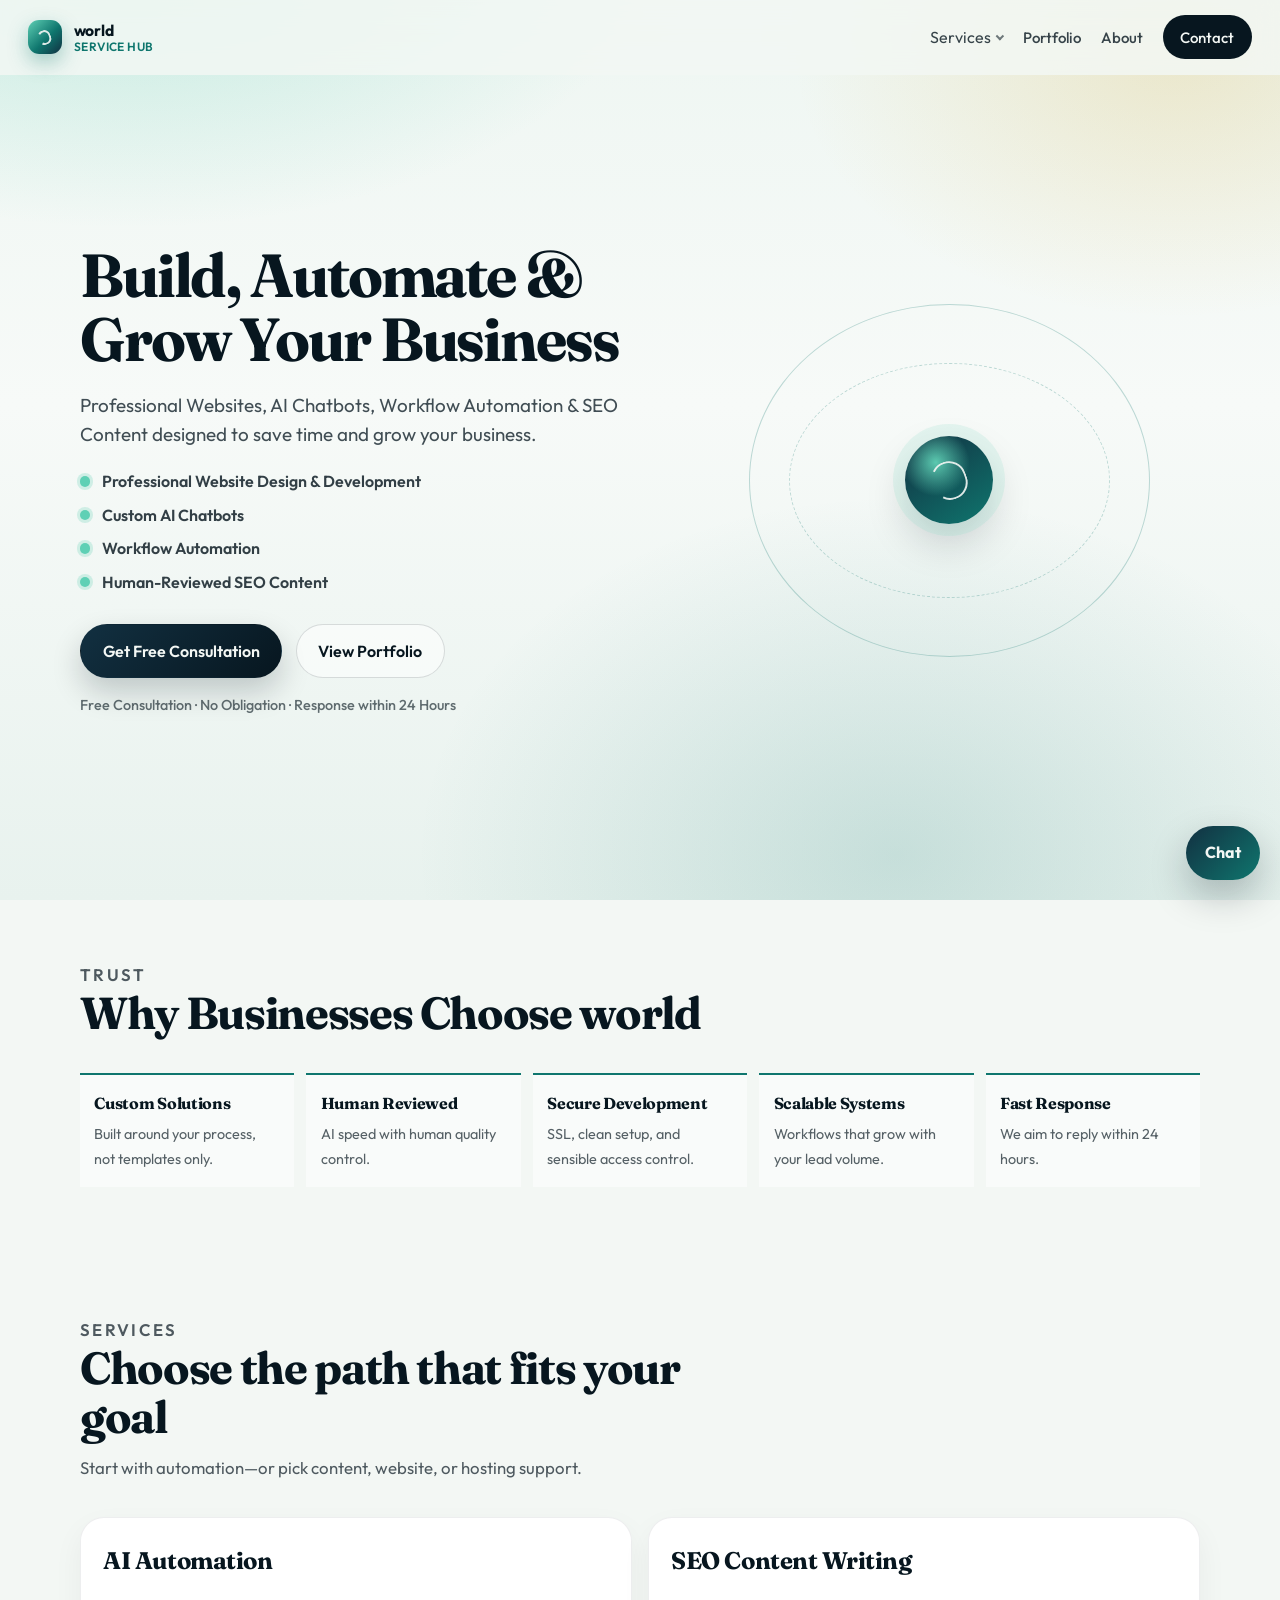
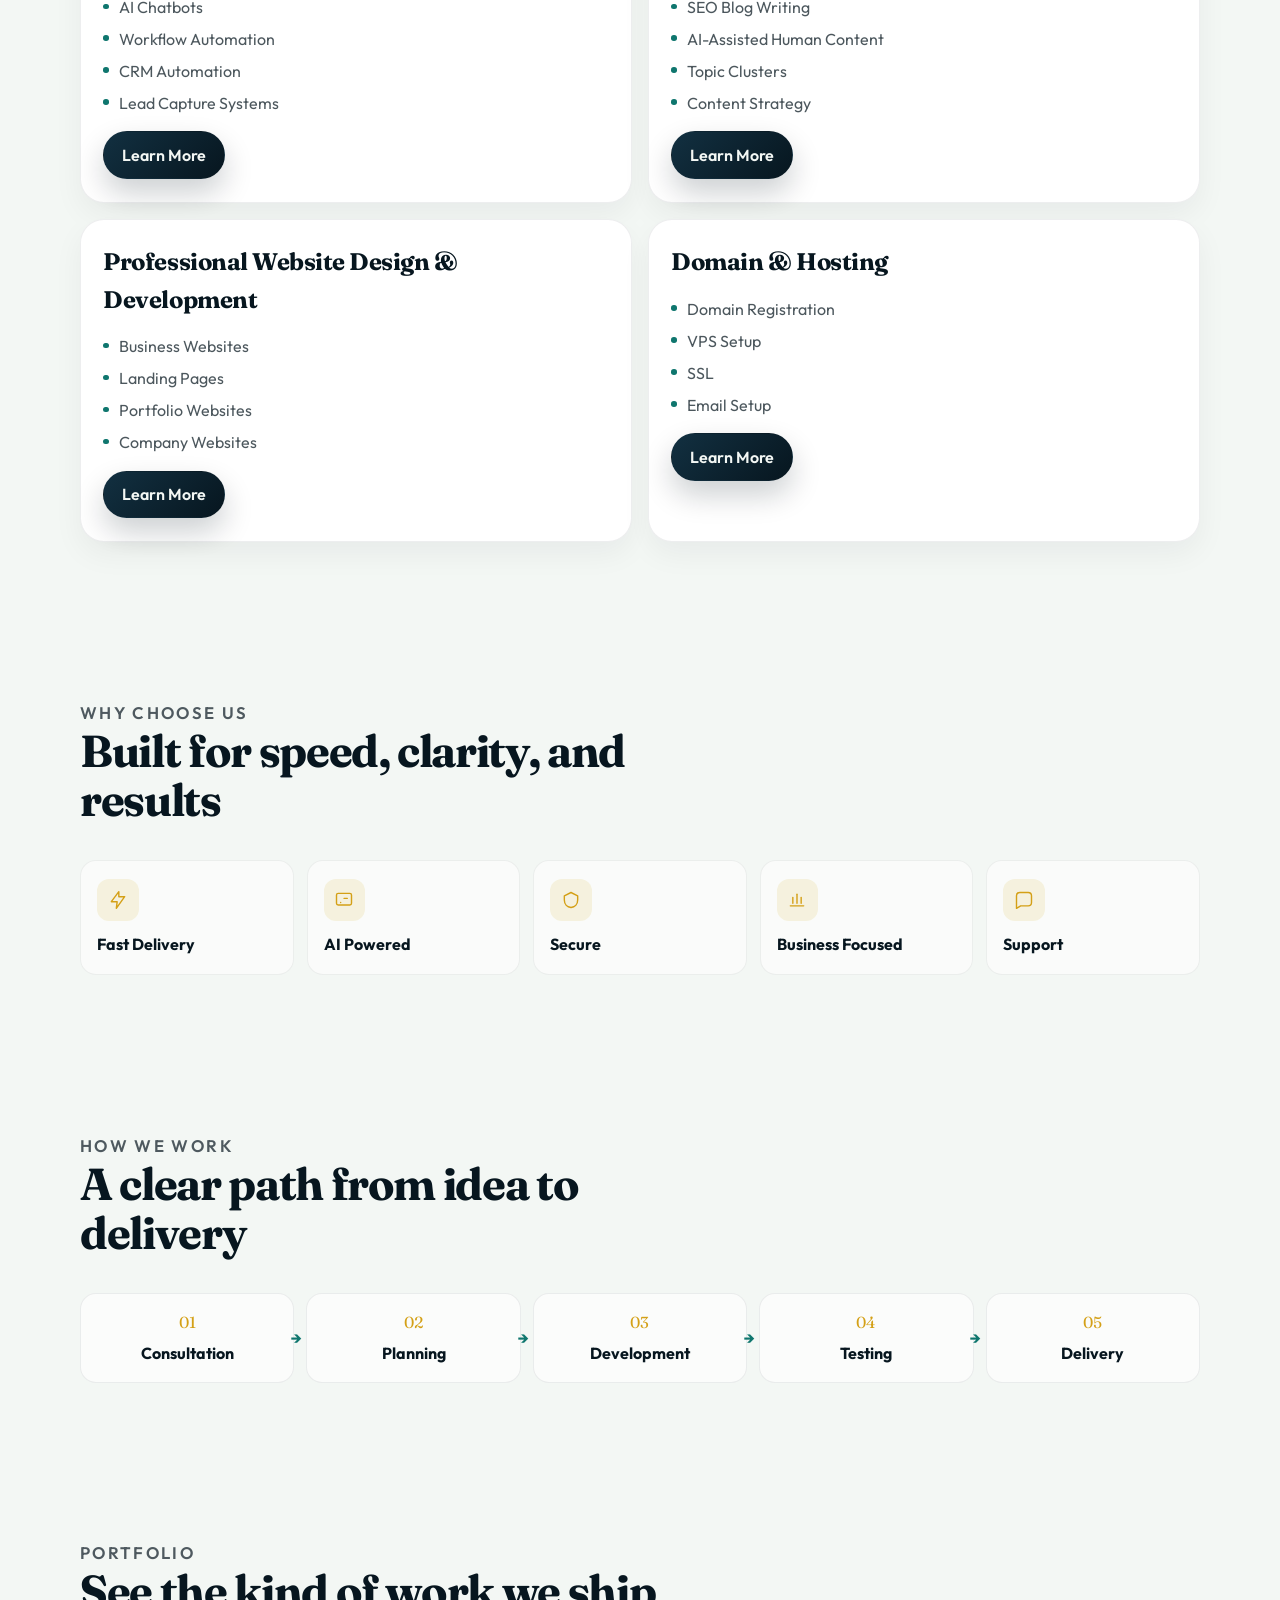
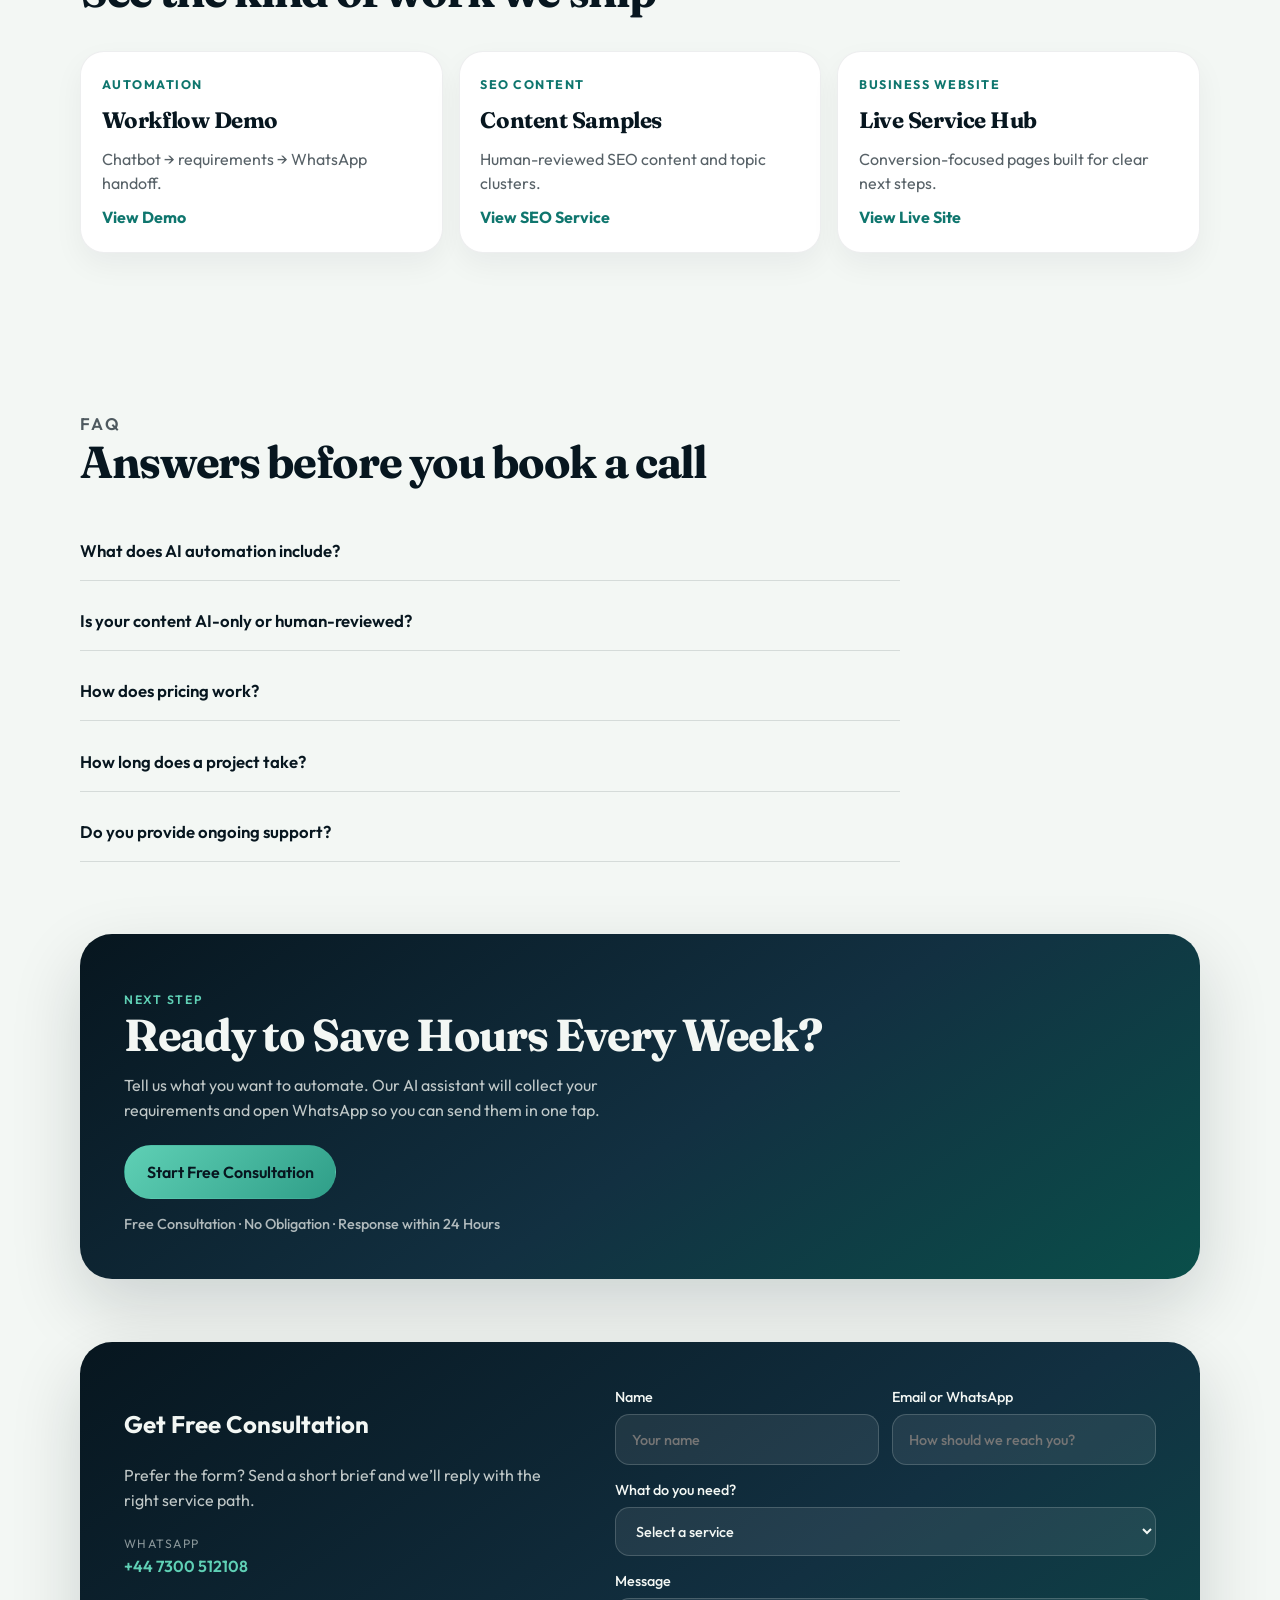
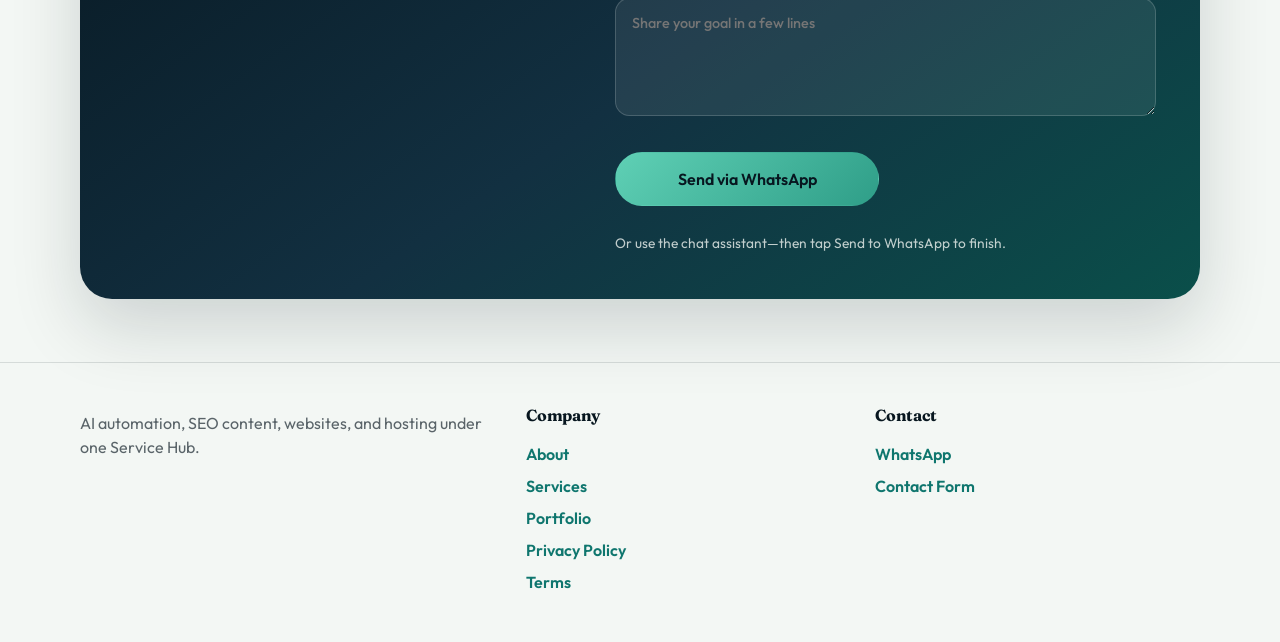
==== commit b3a39251: "Rename brand to world Service Hub and remove mjy lockups. Co-authored-by: Cursor <cursoragent@cursor" ====
--- a/index.html
+++ b/index.html
@@ -3,7 +3,7 @@
   <head>
     <meta charset="UTF-8" />
     <meta name="viewport" content="width=device-width, initial-scale=1, viewport-fit=cover" />
-    <title>mjy world | Service Hub</title>
+    <title>world | Service Hub</title>
     <meta
       name="description"
       content="Build, automate and grow your business with professional websites, AI chatbots, workflow automation, and SEO content. Free consultation."
@@ -23,7 +23,7 @@
       <a class="brand" href="index.html">
         <span class="brand-mark" aria-hidden="true"></span>
         <span class="brand-text">
-          <strong>mjy world</strong>
+          <strong>world</strong>
           <small>Service Hub</small>
         </span>
       </a>
@@ -52,7 +52,6 @@
       <div class="wrap">
         <section class="hero hero-simple" id="top">
           <div class="hero-copy">
-            <p class="brand-lockup">mjy world</p>
             <h1>Build, Automate &amp; Grow Your Business</h1>
             <p class="hero-lede">
               Professional Websites, AI Chatbots, Workflow Automation &amp; SEO
@@ -82,7 +81,7 @@
         <section class="trust-band reveal" id="trust">
           <div class="section-head">
             <p class="eyebrow">Trust</p>
-            <h2>Why Businesses Choose mjy world</h2>
+            <h2>Why Businesses Choose world</h2>
           </div>
           <ul class="trust-grid">
             <li><strong>Custom Solutions</strong><span>Built around your process, not templates only.</span></li>
@@ -339,7 +338,6 @@
     <footer class="site-footer rich-footer">
       <div class="wrap footer-grid">
         <div>
-          <p class="footer-brand">mjy world</p>
           <p>AI automation, SEO content, websites, and hosting under one Service Hub.</p>
         </div>
         <div>
@@ -369,7 +367,7 @@
     <div class="chatbot" id="chatbot" hidden>
       <div class="chatbot-head">
         <div>
-          <strong>mjy world Assistant</strong>
+          <strong>world Assistant</strong>
           <small>Usually replies instantly</small>
         </div>
         <button type="button" class="chat-close" id="chat-close" aria-label="Close chat">×</button>
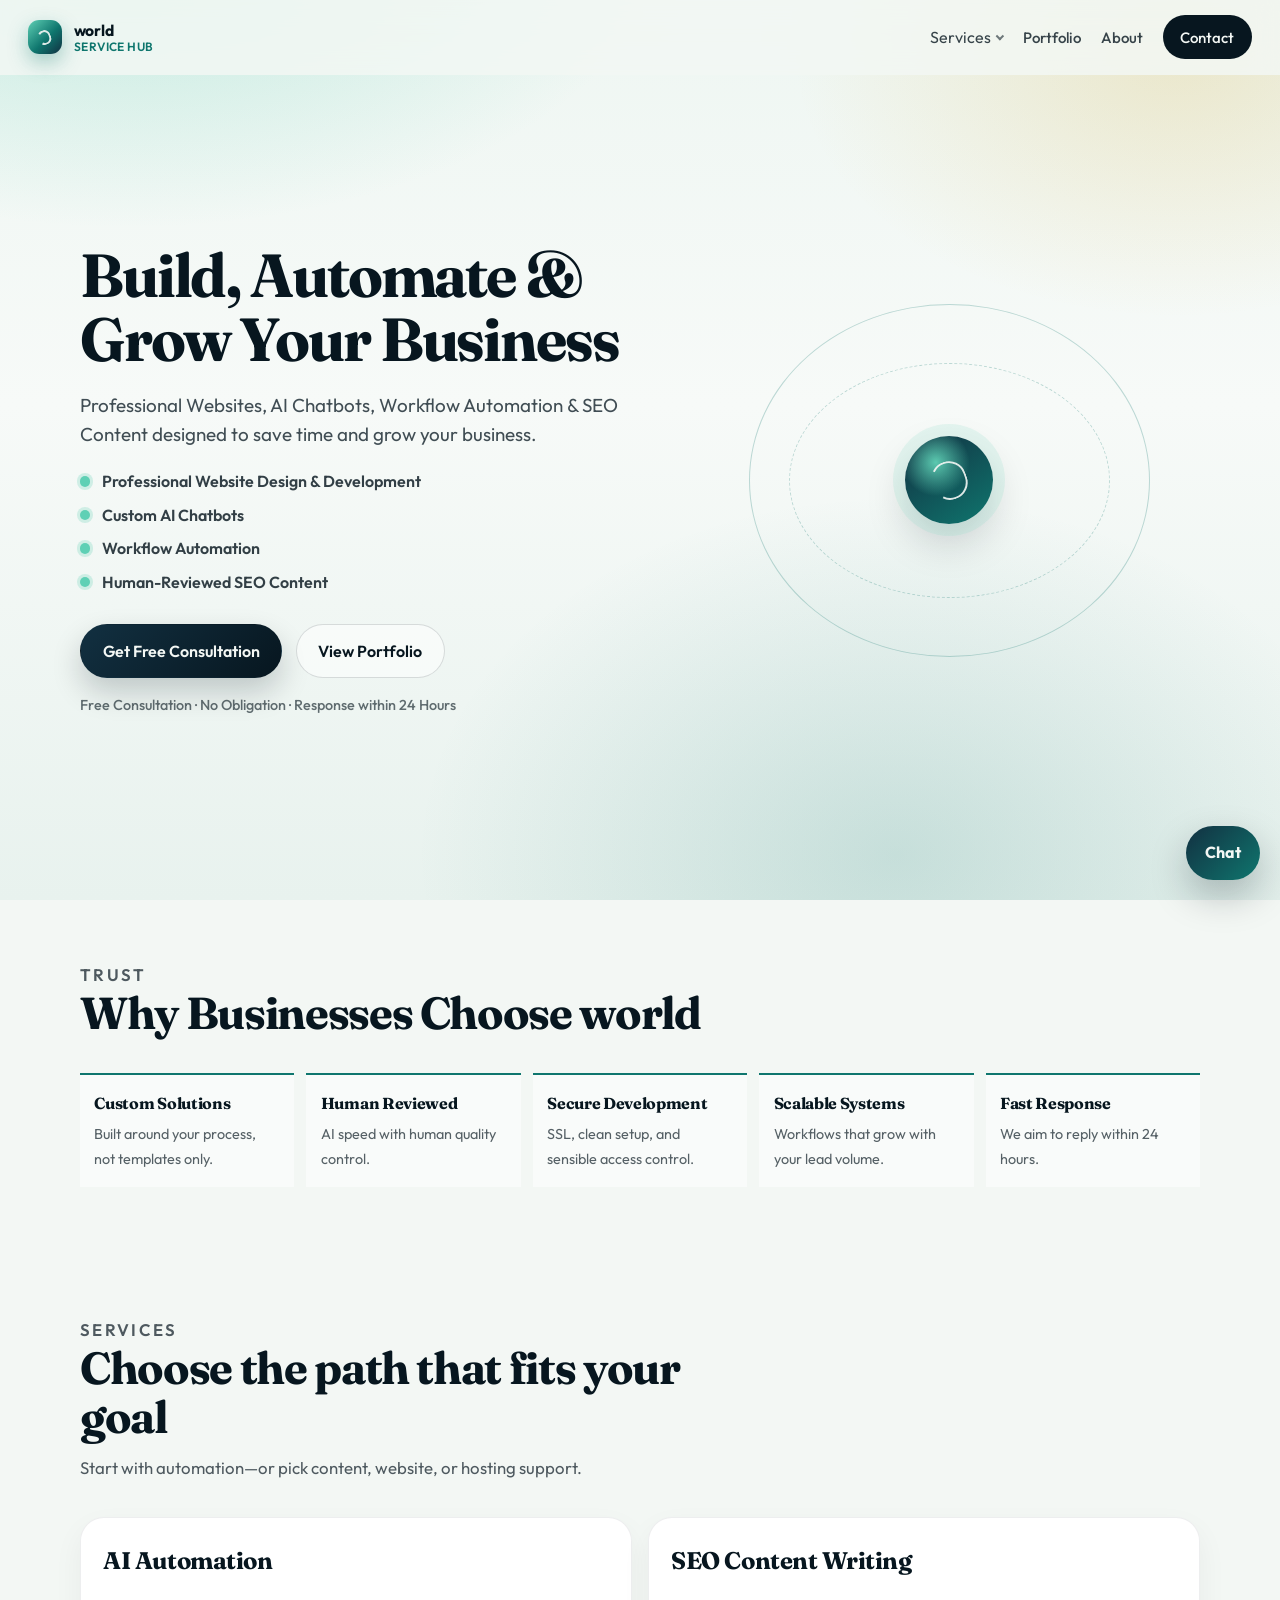
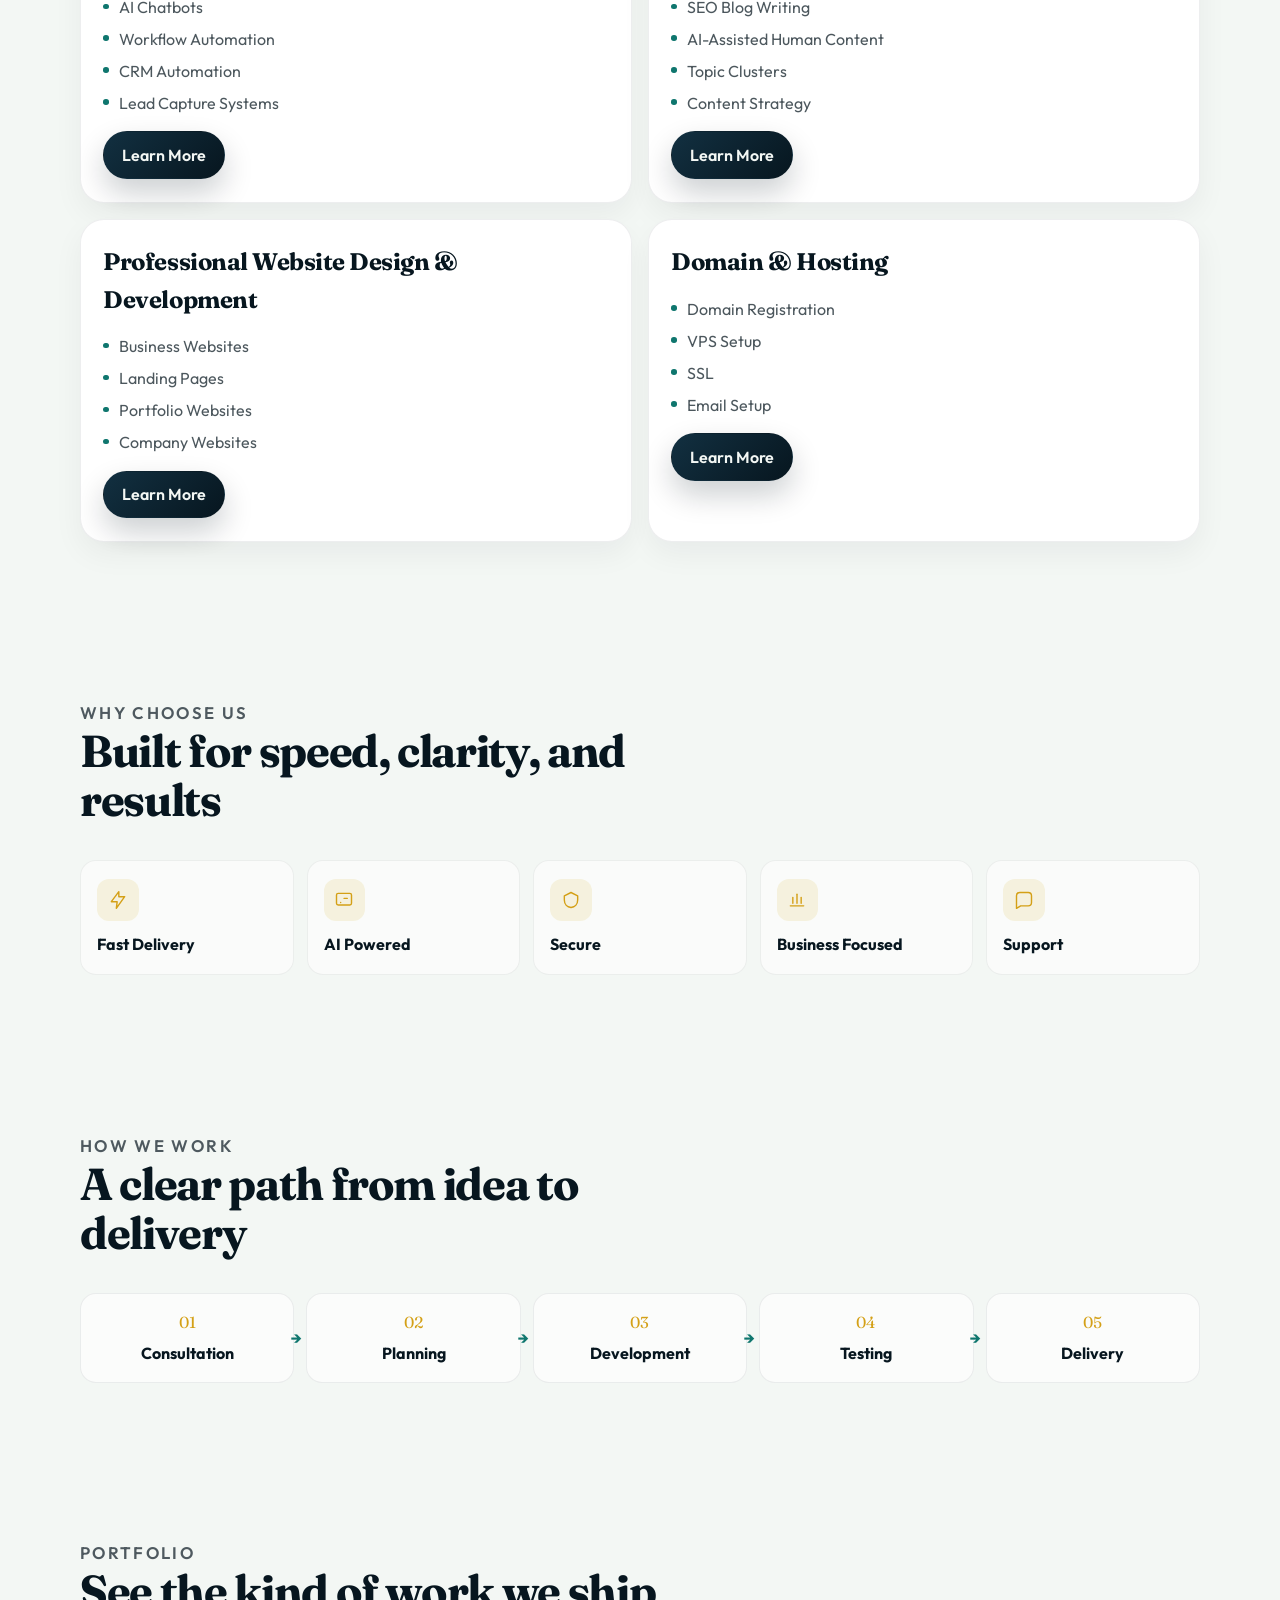
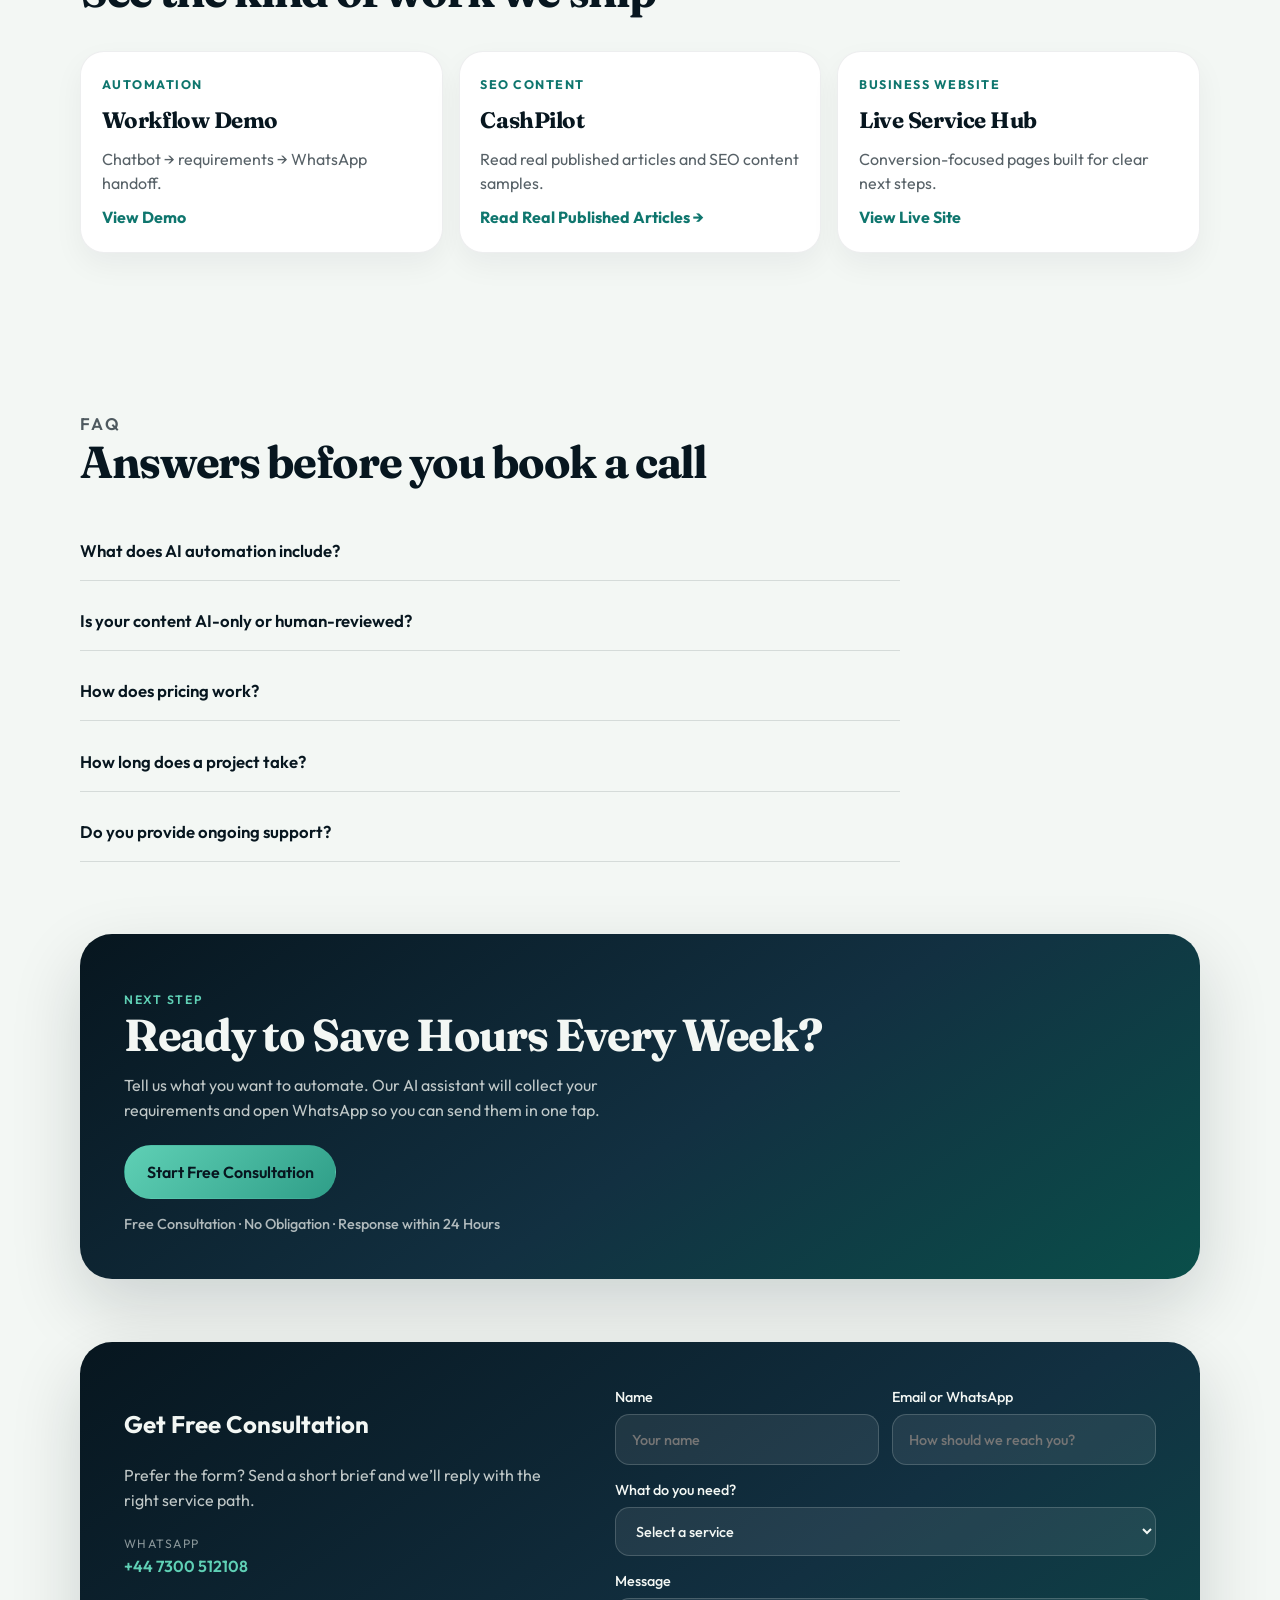
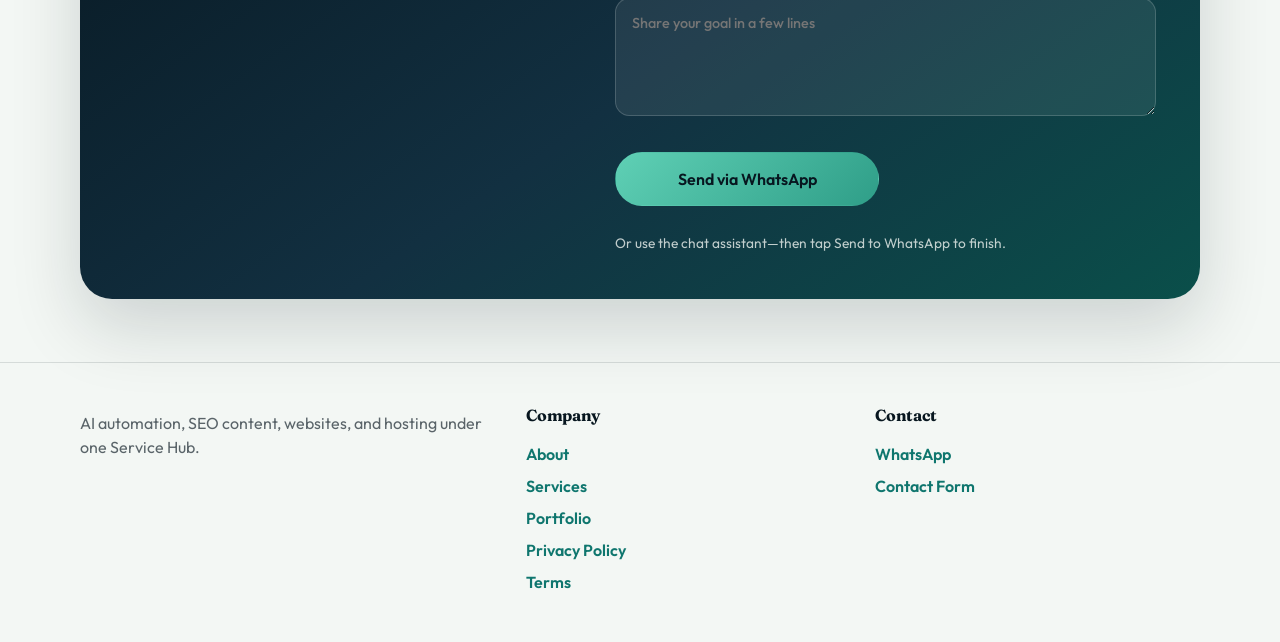
==== commit a00460d1: "Add CashPilot SEO samples that open in a new tab. Co-authored-by: Cursor <cursoragent@cursor.com>" ====
--- a/index.html
+++ b/index.html
@@ -209,9 +209,15 @@
             </article>
             <article class="portfolio-card reveal">
               <span>SEO Content</span>
-              <h3>Content Samples</h3>
-              <p>Human-reviewed SEO content and topic clusters.</p>
-              <a href="seo-content.html" class="text-link">View SEO Service</a>
+              <h3>CashPilot</h3>
+              <p>Read real published articles and SEO content samples.</p>
+              <a
+                href="https://cashpilot.hhnexusmarketing.com/"
+                target="_blank"
+                rel="noopener noreferrer"
+                class="text-link js-open-tab"
+                >Read Real Published Articles →</a
+              >
             </article>
             <article class="portfolio-card reveal">
               <span>Business Website</span>
@@ -379,7 +385,7 @@
       </form>
     </div>
 
-    <script src="script.js?v=1"></script>
-    <script src="chatbot.js"></script>
+    <script src="script.js?v=6"></script>
+    <script src="chatbot.js?v=6"></script>
   </body>
 </html>
